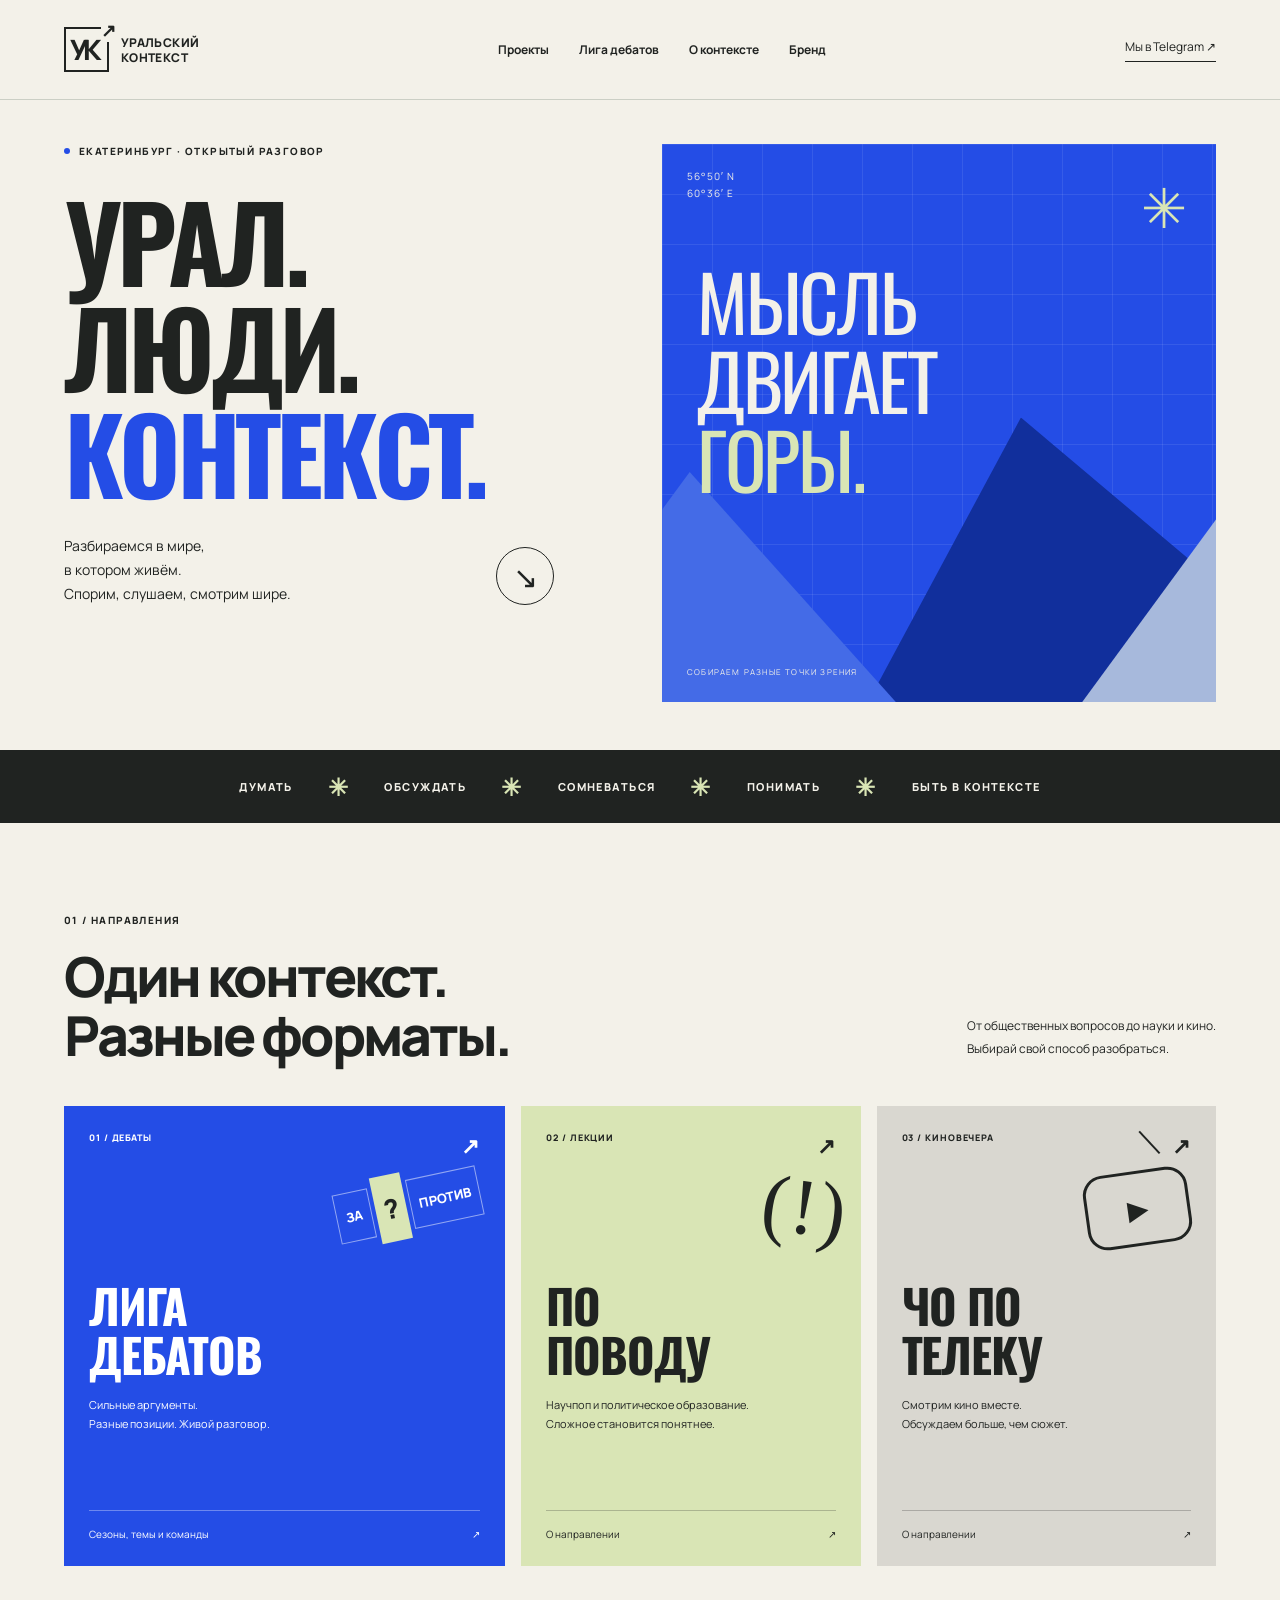
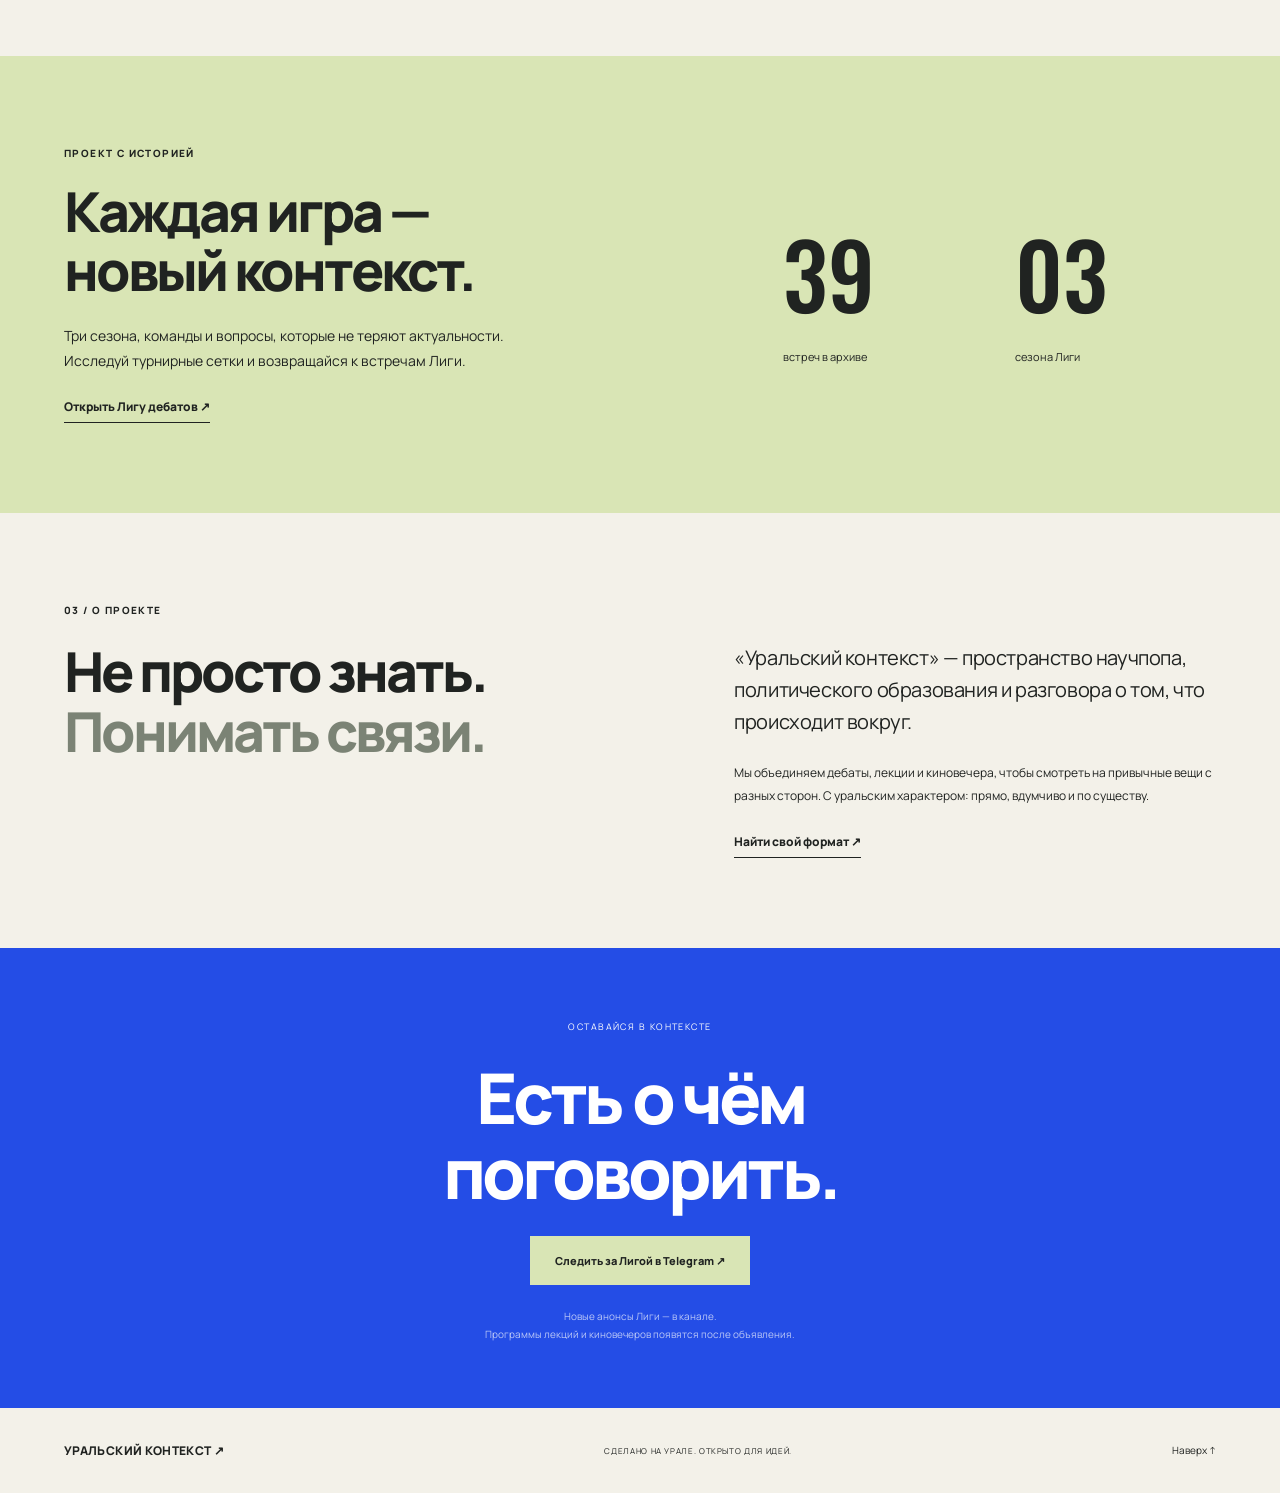
==== index.html @ 3f6593de "Restore Ural Context website for public hosting" ====
<!doctype html><html lang="ru"><head><meta charset="utf-8"><meta name="viewport" content="width=device-width,initial-scale=1"><meta name="description" content="Уральский контекст — дебаты, лекции и киновечера в Екатеринбурге. Архив Лиги дебатов: сезоны, темы, команды и фотографии."><title>Уральский контекст — место для мысли</title><link rel="stylesheet" href="style.css"></head><body>
<header><a class="brand" href="#"><span class="brand-icon">УК<span>↗</span></span><span>УРАЛЬСКИЙ<br>КОНТЕКСТ</span></a><nav aria-label="Основная навигация"><a href="#projects">Проекты</a><a href="/uralsky-kontekst/league.html">Лига дебатов</a><a href="#about">О контексте</a><a href="/uralsky-kontekst/brand.html">Бренд</a></nav><a class="header-link" href="https://t.me/liga_debatov_ekb" target="_blank" rel="noopener">Мы в Telegram ↗</a></header>
<main><section class="hero"><div class="hero-copy"><div class="eyebrow"><span class="dot"></span> ЕКАТЕРИНБУРГ · ОТКРЫТЫЙ РАЗГОВОР</div><h1>Урал.<br>Люди.<br><span>Контекст.</span></h1><div class="hero-bottom"><p>Разбираемся в мире,<br>в котором живём.<br>Спорим, слушаем, смотрим шире.</p><a class="round-link" href="#projects" aria-label="Перейти к проектам">↘</a></div></div><div class="hero-art"><div class="art-grid"></div><div class="art-coordinates">56°50′ N<br>60°36′ E</div><div class="mountain m1"></div><div class="mountain m2"></div><div class="mountain m3"></div><div class="art-word">МЫСЛЬ<br>ДВИГАЕТ<br><em>ГОРЫ.</em></div><span class="art-bottom">СОБИРАЕМ РАЗНЫЕ ТОЧКИ ЗРЕНИЯ</span><span class="art-star">✳</span></div></section>
<div class="ticker"><span>ДУМАТЬ</span><b>✳</b><span>ОБСУЖДАТЬ</span><b>✳</b><span>СОМНЕВАТЬСЯ</span><b>✳</b><span>ПОНИМАТЬ</span><b>✳</b><span>БЫТЬ В КОНТЕКСТЕ</span></div>
<section id="projects" class="section"><div class="section-heading"><div><div class="eyebrow">01 / НАПРАВЛЕНИЯ</div><h2>Один контекст.<br>Разные форматы.</h2></div><p>От общественных вопросов до науки и кино.<br>Выбирай свой способ разобраться.</p></div><div class="projects-grid"><a class="project-card debate" href="/uralsky-kontekst/league.html"><div class="card-top"><span>01 / ДЕБАТЫ</span><span>↗</span></div><div class="debate-symbol"><span>ЗА</span><span>?</span><span>ПРОТИВ</span></div><h3>Лига<br>дебатов</h3><p>Сильные аргументы.<br>Разные позиции. Живой разговор.</p><div class="card-footer">Сезоны, темы и команды <span>↗</span></div></a><a class="project-card lecture" href="/uralsky-kontekst/lectures.html"><div class="card-top"><span>02 / ЛЕКЦИИ</span><span>↗</span></div><div class="lecture-symbol">( ! )</div><h3>По<br>поводу</h3><p>Научпоп и политическое образование.<br>Сложное становится понятнее.</p><div class="card-footer">О направлении <span>↗</span></div></a><a class="project-card cinema" href="/uralsky-kontekst/cinema.html"><div class="card-top"><span>03 / КИНОВЕЧЕРА</span><span>↗</span></div><div class="cinema-symbol"><span>▶</span></div><h3>Чо по<br>телеку</h3><p>Смотрим кино вместе.<br>Обсуждаем больше, чем сюжет.</p><div class="card-footer">О направлении <span>↗</span></div></a></div></section>
<section class="home-league section"><div><div class="eyebrow">ПРОЕКТ С ИСТОРИЕЙ</div><h2>Каждая игра —<br>новый контекст.</h2><p>Три сезона, команды и вопросы, которые не теряют актуальности. Исследуй турнирные сетки и возвращайся к встречам Лиги.</p><a class="text-link" href="/uralsky-kontekst/league.html">Открыть Лигу дебатов ↗</a></div><div class="home-league-numbers"><b>39</b><span>встреч в архиве</span><b>03</b><span>сезона Лиги</span></div></section><section class="about section" id="about"><div class="eyebrow">03 / О ПРОЕКТЕ</div><div class="about-grid"><h2>Не просто знать.<br><span>Понимать связи.</span></h2><div><p class="lead">«Уральский контекст» — пространство научпопа, политического образования и разговора о том, что происходит вокруг.</p><p>Мы объединяем дебаты, лекции и киновечера, чтобы смотреть на привычные вещи с разных сторон. С уральским характером: прямо, вдумчиво и по существу.</p><a class="text-link" href="#projects">Найти свой формат ↗</a></div></div></section><section class="join"><span>ОСТАВАЙСЯ В КОНТЕКСТЕ</span><h2>Есть о чём<br>поговорить.</h2><a href="https://t.me/liga_debatov_ekb" target="_blank" rel="noopener">Следить за Лигой в Telegram ↗</a><p>Новые анонсы Лиги — в канале.<br>Программы лекций и киновечеров появятся после объявления.</p></section></main><footer><a class="brand" href="#">УРАЛЬСКИЙ КОНТЕКСТ ↗</a><span>СДЕЛАНО НА УРАЛЕ. ОТКРЫТО ДЛЯ ИДЕЙ.</span><a href="#">Наверх ↑</a></footer></body></html>
---- style.css ----
@import url('https://fonts.googleapis.com/css2?family=Manrope:wght@400;500;600;700;800&family=Oswald:wght@500;600;700&display=swap');
:root{--paper:#f3f1e9;--ink:#202321;--blue:#244de6;--line:#cbcfc5;--green:#d9e5b5}*{box-sizing:border-box}html{scroll-behavior:smooth;scroll-padding-top:90px}body{margin:0;background:var(--paper);color:var(--ink);font-family:Manrope,Arial,sans-serif}a{color:inherit;text-decoration:none}button,input{font:inherit}button,a,input,summary{-webkit-tap-highlight-color:transparent}button{color:inherit}a:focus-visible,button:focus-visible,summary:focus-visible,input:focus-visible{outline:3px solid #ff8e4a;outline-offset:4px}header{height:100px;padding:0 5%;display:flex;align-items:center;justify-content:space-between;border-bottom:1px solid var(--line)}.brand{display:flex;align-items:center;gap:12px;font-size:12px;font-weight:800;line-height:1.25;letter-spacing:.03em}.brand-icon{font-size:28px;letter-spacing:-5px;border:2px solid;padding:3px 10px 3px 4px;position:relative}.brand-icon span{position:absolute;right:-9px;top:-10px;font-size:18px;background:var(--paper);letter-spacing:0}nav{display:flex;gap:30px;font-size:12px;font-weight:700}.header-link{font-size:12px;border-bottom:1px solid;padding-bottom:6px}.hero{padding:44px 5% 48px;display:grid;grid-template-columns:1fr 1fr;gap:44px;min-height:650px}.eyebrow{font-size:10px;letter-spacing:.14em;font-weight:800;display:flex;align-items:center;gap:9px}.dot{width:6px;height:6px;border-radius:50%;background:var(--blue)}h1,h2,h3,p,figure{margin:0}h1{font-family:Oswald,Impact,sans-serif;font-size:clamp(80px,8.2vw,130px);line-height:1.01;letter-spacing:-.045em;text-transform:uppercase;margin:29px 0}h1 span{color:var(--blue)}.hero-bottom{display:flex;align-items:end;justify-content:space-between;max-width:490px}.hero-bottom p{font-size:14px;line-height:1.7}.round-link{display:grid;place-items:center;border:1px solid;width:58px;height:58px;border-radius:50%;font-size:30px}.round-link:hover{background:var(--blue);color:white}.hero-art{position:relative;overflow:hidden;background:var(--blue);min-height:540px;color:var(--paper)}.art-grid{position:absolute;inset:0;background-image:linear-gradient(#ffffff15 1px,transparent 1px),linear-gradient(90deg,#ffffff15 1px,transparent 1px);background-size:50px 50px}.art-coordinates{position:absolute;top:24px;left:25px;font-size:10px;line-height:1.7;letter-spacing:.1em}.art-word{position:absolute;top:117px;left:35px;font-family:Oswald,Impact,sans-serif;font-size:clamp(55px,6vw,90px);line-height:1.03;letter-spacing:-.03em;z-index:2}.art-word em{font-style:normal;color:var(--green)}.mountain{position:absolute;bottom:-50px;width:100%;height:340px;clip-path:polygon(0 100%,45% 0,100% 100%);background:#1536ad}.m1{left:24%;transform:rotate(-8deg);background:#112f9c}.m2{left:-40%;bottom:-110px;background:#446be7}.m3{left:56%;bottom:-150px;background:#a7b9dc}.art-bottom{position:absolute;bottom:25px;left:25px;font-size:8px;letter-spacing:.15em}.art-star{position:absolute;right:29px;top:25px;font-size:55px;color:var(--green)}.ticker{display:flex;gap:35px;justify-content:center;align-items:center;overflow:hidden;white-space:nowrap;padding:20px 0;background:var(--ink);color:var(--paper);font-size:11px;font-weight:800;letter-spacing:.13em}.ticker b{color:var(--green);font-size:24px}.section{padding:90px 5%}.section-heading{display:flex;justify-content:space-between;align-items:end;margin-bottom:40px}h2{font-size:clamp(38px,4.3vw,66px);line-height:1.08;letter-spacing:-.055em;font-weight:800}.section-heading h2{margin-top:20px}.section-heading>p{font-size:12px;line-height:1.9;padding-bottom:5px}.projects-grid{display:grid;grid-template-columns:1.3fr 1fr 1fr;gap:16px}.project-card{position:relative;text-align:left;padding:25px;border:0;min-height:460px;cursor:pointer;display:flex;flex-direction:column;overflow:hidden;transition:transform .2s}.project-card:hover{transform:translateY(-5px)}.debate{background:var(--blue);color:white}.lecture{background:var(--green)}.cinema{background:#d9d7d0}.card-top{display:flex;justify-content:space-between;font-size:9px;font-weight:800;letter-spacing:.1em}.card-top span:last-child{font-size:22px}.project-card h3{font-family:Oswald,Impact,sans-serif;text-transform:uppercase;font-size:47px;line-height:1.05;letter-spacing:-.025em;margin-top:120px;z-index:1}.project-card p{font-size:11px;line-height:1.8;margin:15px 0 25px;z-index:1}.card-footer{margin-top:auto;display:flex;justify-content:space-between;border-top:1px solid #ffffff55;padding-top:16px;font-size:10px}.lecture .card-footer,.cinema .card-footer{border-color:#20232140}.debate-symbol{position:absolute;top:65px;right:24px;display:flex;transform:rotate(-12deg);gap:4px;align-items:center}.debate-symbol span{border:1px solid #ffffff80;padding:15px 8px;font-size:13px;font-weight:800}.debate-symbol span:nth-child(2){font-size:27px;background:var(--green);color:var(--ink);border:0}.lecture-symbol{position:absolute;top:55px;right:24px;font-family:serif;font-size:80px;letter-spacing:-9px;transform:rotate(8deg)}.cinema-symbol{position:absolute;top:65px;right:26px;width:105px;height:75px;border:3px solid;border-radius:20px;display:grid;place-items:center;transform:rotate(-8deg);font-size:27px}.cinema-symbol:before{content:'';position:absolute;width:50px;height:30px;top:-30px;border-right:2px solid;transform:rotate(-35deg)}.league{border-top:1px solid var(--line);background:#eaece5}.league-intro{display:grid;grid-template-columns:1fr 1fr;gap:9%}.league-intro h2{font-size:80px;margin:24px 0}.league-intro h2 span{color:var(--blue)}.lead{font-size:20px;line-height:1.6;letter-spacing:-.02em}.muted{font-size:12px;line-height:1.9;color:#5f655e;margin-top:20px;max-width:420px}.text-link{display:inline-block;font-size:12px;font-weight:800;border-bottom:1px solid;margin-top:25px;padding-bottom:7px}.league-photo{align-self:center;background:var(--ink);color:white;transform:rotate(2deg)}.league-photo img{width:100%;height:330px;object-fit:cover;filter:grayscale(1);display:block}.league-photo figcaption{padding:18px;font-size:8px;letter-spacing:.1em;display:flex;justify-content:space-between}.stats{display:grid;grid-template-columns:1fr 1fr 1.3fr;margin:65px 0 80px;border-top:1px solid var(--line);border-bottom:1px solid var(--line)}.stats>div{padding:25px 0;display:flex;align-items:center;gap:20px}.stats b{font-family:Oswald,sans-serif;font-size:48px;font-weight:500;letter-spacing:-.04em}.stats span{font-size:10px;line-height:1.8;color:#61675e}.archive-heading{display:flex;justify-content:space-between;align-items:end}.archive-heading h3{font-size:38px;line-height:1.15;letter-spacing:-.05em;margin-top:18px}.search{display:flex;gap:10px;align-items:center;border-bottom:1px solid #8b9185;padding:12px 0}.search span{font-size:25px}.search input{background:transparent;border:0;font-size:12px;width:240px;color:var(--ink);outline:none}.tabs{display:flex;gap:8px;margin-top:35px;flex-wrap:wrap}.tabs button{border:1px solid #b9c0b2;background:transparent;border-radius:0;padding:16px 22px;cursor:pointer;font-size:11px;font-weight:800}.tabs button[aria-selected=true]{background:var(--blue);border-color:var(--blue);color:white}.tabs small{font-size:9px;margin-left:12px;opacity:.7}.archive-meta{display:flex;justify-content:space-between;font-size:10px;color:#6d7369;margin:23px 0 15px}.event{border-top:1px solid #bcc4b5}.event:last-child{border-bottom:1px solid #bcc4b5}.event summary{cursor:pointer;display:grid;grid-template-columns:35px 90px 1fr 25px;align-items:center;gap:16px;padding:23px 5px;list-style:none}.event summary::-webkit-details-marker{display:none}.event-num{color:#828b7c;font-size:10px}.event time{font-size:10px}.event-title{font-size:15px;font-weight:700;line-height:1.5}.plus{font-size:25px;font-weight:400}.event[open] .plus{transform:rotate(45deg)}.event[open]{background:#f5f6ef}.event-body{padding:0 35px 30px 146px}.teams{display:flex;flex-wrap:wrap;gap:10px;margin:13px 0 20px}.team{border:1px solid #bcc4b5;padding:12px 16px;font-size:12px;font-weight:700}.detail-label{font-size:9px;letter-spacing:.12em;color:#737a6c}.event-links{display:flex;gap:20px;font-size:10px;text-decoration:underline;text-underline-offset:4px;margin:20px 0}.gallery{display:grid;grid-template-columns:repeat(2,1fr);gap:10px}.gallery img{width:100%;height:220px;object-fit:cover}.empty-photo{font-size:11px;color:#69715f}.source-note{font-size:10px;line-height:1.9;max-width:760px;color:#717969;margin-top:24px}.about .eyebrow{margin-bottom:25px}.about-grid{display:grid;grid-template-columns:1.2fr 1fr;gap:8%}.about h2 span{color:#7b8375}.about-grid>div>p:nth-child(2){font-size:12px;line-height:1.9;margin-top:24px}.join{position:relative;background:var(--blue);color:white;text-align:center;padding:65px 5%}.join>span{font-size:9px;letter-spacing:.16em}.join h2{font-size:70px;margin:25px 0}.join>a{display:inline-block;background:var(--green);color:var(--ink);padding:17px 25px;font-size:11px;font-weight:800}.join p{font-size:10px;line-height:1.8;margin-top:22px;color:#ffffffb0}footer{padding:35px 5%;display:flex;justify-content:space-between;align-items:center;font-size:10px}footer>span{font-size:8px;letter-spacing:.08em}dialog{border:0;max-width:600px;width:90%;background:var(--paper);padding:50px;box-shadow:0 30px 90px #0004}dialog::backdrop{background:#111b}dialog h2{margin:20px 0}dialog p{font-size:15px;line-height:1.8}.close{position:absolute;right:18px;top:12px;border:0;background:transparent;font-size:32px;cursor:pointer}.no-results{padding:40px 0;color:#66715d}
@media(min-width:1500px){header,.hero,.section,footer{padding-left:calc((100vw - 1350px)/2);padding-right:calc((100vw - 1350px)/2)}}@media(max-width:900px){header{height:85px}nav{gap:15px;font-size:10px}.header-link{display:none}.hero{gap:20px;min-height:0}.hero-art{min-height:460px}.art-word{font-size:60px;left:20px}.projects-grid{grid-template-columns:repeat(3,1fr)}.project-card{padding:20px;min-height:440px}.project-card h3{font-size:38px}.debate-symbol{right:10px}.debate-symbol span{font-size:9px}.league-intro{gap:35px}.league-intro h2{font-size:65px}.stats>div{gap:10px}.stats b{font-size:35px}.stats span{font-size:8px}.league-photo img{height:300px}.lead{font-size:17px}.section{padding-top:65px;padding-bottom:65px}.event-body{padding-left:35px}.about-grid{gap:35px}.section-heading>p{max-width:240px}}
@media(max-width:600px){header{padding:0 6%;height:75px}.brand{font-size:9px}.brand-icon{font-size:23px}nav a:first-child,nav a:last-child{display:none}.hero{padding:30px 6%;grid-template-columns:1fr}.hero h1{font-size:89px;margin:23px 0}.hero-bottom p{font-size:12px}.hero-art{min-height:370px;margin-top:15px}.art-word{top:90px;font-size:65px;left:28px}.art-bottom{font-size:7px}.section{padding:55px 6%}.section-heading{display:block}.section-heading>p{max-width:none;margin-top:20px}.projects-grid{grid-template-columns:1fr}.project-card{min-height:340px;padding:25px}.project-card h3{font-size:47px;margin-top:60px}.project-card p{font-size:12px}.debate-symbol{right:25px;top:70px}.debate-symbol span{font-size:13px}.lecture-symbol{top:60px}.cinema-symbol{top:70px}.league-intro{grid-template-columns:1fr}.league-intro h2{font-size:70px}.league-photo{margin:15px 5px 0}.league-photo img{height:270px}.stats{margin:40px 0;grid-template-columns:1fr 1fr}.stats>div{display:block;padding:20px 0}.stats>div:last-child{grid-column:span 2;border-top:1px solid var(--line);display:flex;align-items:center;gap:20px}.stats b{display:block;font-size:43px}.stats span{font-size:10px}.archive-heading{display:block}.archive-heading h3{font-size:34px}.search{margin-top:20px}.search input{width:100%}.tabs{gap:6px}.tabs button{padding:13px 14px;font-size:10px}.tabs small{margin-left:6px}.event summary{grid-template-columns:65px 1fr 18px;gap:8px;padding:20px 2px}.event-num{display:none}.event time{font-size:8px}.event-title{font-size:13px}.event-body{padding:0 15px 25px}.gallery img{height:140px}.team{font-size:10px}.about-grid{grid-template-columns:1fr;gap:25px}.join{padding:50px 6%}.join h2{font-size:50px}footer{padding:25px 6%;flex-wrap:wrap;gap:20px}footer>span{order:3;width:100%;font-size:7px}dialog{padding:35px 25px}.ticker{justify-content:start;padding-left:20px;gap:22px;font-size:9px}}
@media(prefers-reduced-motion:reduce){html{scroll-behavior:auto}*{transition:none!important}}
/* Project pages and interactive season brackets */
.back-link{display:inline-block;font-size:11px;font-weight:700;margin-bottom:42px;border-bottom:1px solid #9da593;padding-bottom:7px}.league-page{border-top:0;padding-top:30px}.league-page .stats{margin-bottom:60px}.home-league{background:var(--green);display:grid;grid-template-columns:1.5fr 1fr;gap:70px}.home-league h2{margin:22px 0}.home-league p{max-width:490px;font-size:14px;line-height:1.8}.home-league-numbers{display:grid;grid-template-columns:1fr 1fr;align-content:center;align-items:end;gap:10px 30px}.home-league-numbers b{font-family:Oswald,sans-serif;font-size:90px;font-weight:500;grid-row:1}.home-league-numbers span{font-size:11px}.project-page{padding-top:30px}.project-page-grid{display:grid;grid-template-columns:1.2fr 1fr;gap:60px;align-items:center}.project-page h1{font-size:95px;max-width:600px;margin:30px 0}.project-page .lead{max-width:550px}.format-art{background:var(--green);min-height:420px;display:flex;flex-direction:column;justify-content:center;align-items:center;position:relative;overflow:hidden}.format-art>span{font-family:Georgia,serif;font-size:130px;letter-spacing:-12px;transform:rotate(-9deg)}.format-art small{position:absolute;bottom:25px;font-size:10px;letter-spacing:.12em}.cinema-page .format-art{background:#d9d7d0}.cinema-page .format-art>span{border:6px solid;border-radius:35px;width:240px;height:180px;text-align:center;font-size:100px;letter-spacing:0}.program{border-top:1px solid var(--line);background:#eaece5}.program h2{margin:25px 0}.program>p{max-width:600px;line-height:1.9;font-size:14px}.champion{display:flex;align-items:center;gap:20px;background:var(--ink);color:var(--paper);padding:23px 26px;margin-bottom:30px}.champion>span{font-size:40px;color:var(--green)}.champion small{display:block;font-size:8px;letter-spacing:.16em;margin-bottom:5px;color:#c6ceb9}.champion strong{font-size:22px;font-weight:700}.champion button{margin-left:auto;color:white;background:transparent;border:1px solid #ffffff55;padding:12px 15px;font-size:10px;cursor:pointer}.bracket-heading{display:flex;justify-content:space-between;align-items:center;margin:25px 0 18px}.bracket-heading h3{font-size:20px;letter-spacing:-.03em}.bracket-heading>span{font-size:10px;color:#67725d}.bracket-scroll{max-height:820px;overflow:auto;border:1px solid #c1cab6;background:#f5f6ef;padding:25px 20px;scrollbar-color:#9aa88a #e5e9dc;scrollbar-width:thin;overscroll-behavior:contain}.round-headings{position:relative;height:35px}.round-headings>span{position:absolute;font-size:9px;font-weight:800;letter-spacing:.1em;width:248px;padding-bottom:13px;border-bottom:1px solid #b9c5ac}.bracket-canvas{position:relative}.bracket-canvas svg{position:absolute;top:0;left:0;overflow:visible;pointer-events:none}.bracket-canvas path{stroke:#95a788;fill:none;stroke-width:1.5}.match-node{position:absolute;width:248px;text-align:left;background:var(--paper);border:1px solid #b5c0a9;padding:0;cursor:pointer;box-shadow:2px 3px 0 #28352508;transition:border-color .15s,box-shadow .15s}.match-node:hover{border-color:var(--blue);box-shadow:0 0 0 1px var(--blue)}.match-meta{display:flex;justify-content:space-between;padding:9px 10px;font-size:8px;letter-spacing:.06em;border-bottom:1px solid #d2dac9}.match-meta b{color:#67745d}.match-meta time{color:#738168}.match-teams{display:flex;flex-direction:column;padding:4px 0}.match-teams>span{display:flex;justify-content:space-between;gap:5px;align-items:center;padding:5px 10px;font-size:10px;line-height:1.3;min-height:25px}.match-teams>span>span{white-space:nowrap;overflow:hidden;text-overflow:ellipsis}.match-teams .winner{font-weight:800;color:var(--blue);background:#244de609}.match-bottom{display:flex;justify-content:space-between;padding:8px 10px;font-size:8px;border-top:1px solid #d2dac9;color:#737e69}.final-node{border:2px solid var(--blue)}.final-node .match-meta{background:var(--blue);border:0}.final-node .match-meta b,.final-node .match-meta time{color:white}.bracket-note{font-size:10px;line-height:1.8;color:#77816e;margin-top:15px}.all-games-heading{display:flex;justify-content:space-between;align-items:center;margin:45px 0 20px}.all-games-heading h3{font-size:23px;letter-spacing:-.03em}.all-games-heading span{font-size:10px;color:#77816e}.game-row{display:grid;grid-template-columns:30px 85px 1fr 100px;align-items:center;gap:15px;padding:23px 5px;width:100%;text-align:left;background:transparent;border:0;border-top:1px solid #bfc8b5;cursor:pointer}.game-row:hover{background:#f6f7f0}.game-row:last-child{border-bottom:1px solid #bfc8b5}.game-row time{font-size:10px}.game-row-topic{font-size:14px;font-weight:700;line-height:1.6}.game-row-topic small{display:block;font-size:10px;font-weight:400;color:#6c7762;margin-top:7px}.photo-count{font-size:9px;text-align:right;color:#68775b}#match-dialog{max-width:1000px;width:92%;max-height:90vh;padding:45px;overflow-y:auto}#match-dialog h2{font-size:34px;line-height:1.3;letter-spacing:-.04em;margin:22px 20px 28px 0}#match-dialog .gallery{gap:14px}#match-dialog .gallery img{height:auto;aspect-ratio:3/2;object-fit:cover;display:block}#match-dialog .close{position:sticky;top:-32px;float:right;margin:-32px -25px 0 15px;background:var(--paper);width:40px;height:40px;z-index:5;border-radius:50%}.team-winner{border-color:var(--blue);color:var(--blue);background:#244de609}.result-box{background:#e4e9dc;padding:20px;margin-top:20px}.result-box p{font-size:16px;font-weight:800;margin-top:6px}.photos-heading{display:flex;justify-content:space-between;align-items:center;margin:30px 0 18px}.photos-heading h3{font-size:25px;letter-spacing:-.03em}.photos-heading>span{font-size:9px;letter-spacing:.08em;color:#758069}#match-dialog .source-note{font-size:10px}#match-dialog .source-note a{text-decoration:underline}#bracket-section[hidden]{display:none}
@media(max-width:900px){.project-page-grid{gap:30px}.project-page h1{font-size:70px}.format-art{min-height:350px}.bracket-heading{align-items:start;gap:20px}.bracket-heading>span{max-width:230px;text-align:right}.home-league{gap:30px}.home-league-numbers b{font-size:70px}.game-row{grid-template-columns:25px 70px 1fr 60px;gap:9px}.photo-count{font-size:8px}}
@media(max-width:600px){.league-page{padding-top:25px}.back-link{margin-bottom:30px}.home-league{grid-template-columns:1fr;gap:25px}.home-league-numbers b{font-size:75px}.project-page-grid{grid-template-columns:1fr}.project-page h1{font-size:70px}.format-art{min-height:280px}.format-art>span{font-size:100px}.champion{padding:18px 15px;gap:12px;flex-wrap:wrap}.champion strong{font-size:19px}.champion>span{font-size:33px}.champion button{margin:8px 0 0 45px;font-size:9px}.bracket-heading{display:block}.bracket-heading>span{display:block;text-align:left;max-width:none;margin-top:8px;line-height:1.7}.bracket-scroll{padding:18px 12px;max-height:650px}.game-row{grid-template-columns:65px 1fr 20px;gap:7px;padding:20px 2px}.game-row .event-num{display:none}.game-row time{font-size:8px}.game-row-topic{font-size:12px}.game-row-topic small{font-size:9px}.photo-count{font-size:0}.photo-count:after{content:'↗';font-size:16px}.all-games-heading{align-items:start;gap:20px}.all-games-heading h3{font-size:20px}.all-games-heading span{font-size:8px;padding-top:5px;white-space:nowrap}#match-dialog{width:95%;max-height:93vh;padding:28px 20px}#match-dialog h2{font-size:24px;margin-top:20px}#match-dialog .close{top:-20px;margin:-20px -10px 0 10px}#match-dialog .gallery{grid-template-columns:1fr}.photos-heading{align-items:start;gap:15px}.photos-heading>span{font-size:8px;max-width:110px;text-align:right}.bracket-note{font-size:9px}}

.league-title{font-family:Manrope,Arial,sans-serif;font-size:80px;text-transform:none;font-weight:800;line-height:1.08;letter-spacing:-.055em;margin:24px 0}.league-title span{color:var(--blue)}@media(max-width:900px){.league-title{font-size:65px}}@media(max-width:600px){.league-title{font-size:70px}}
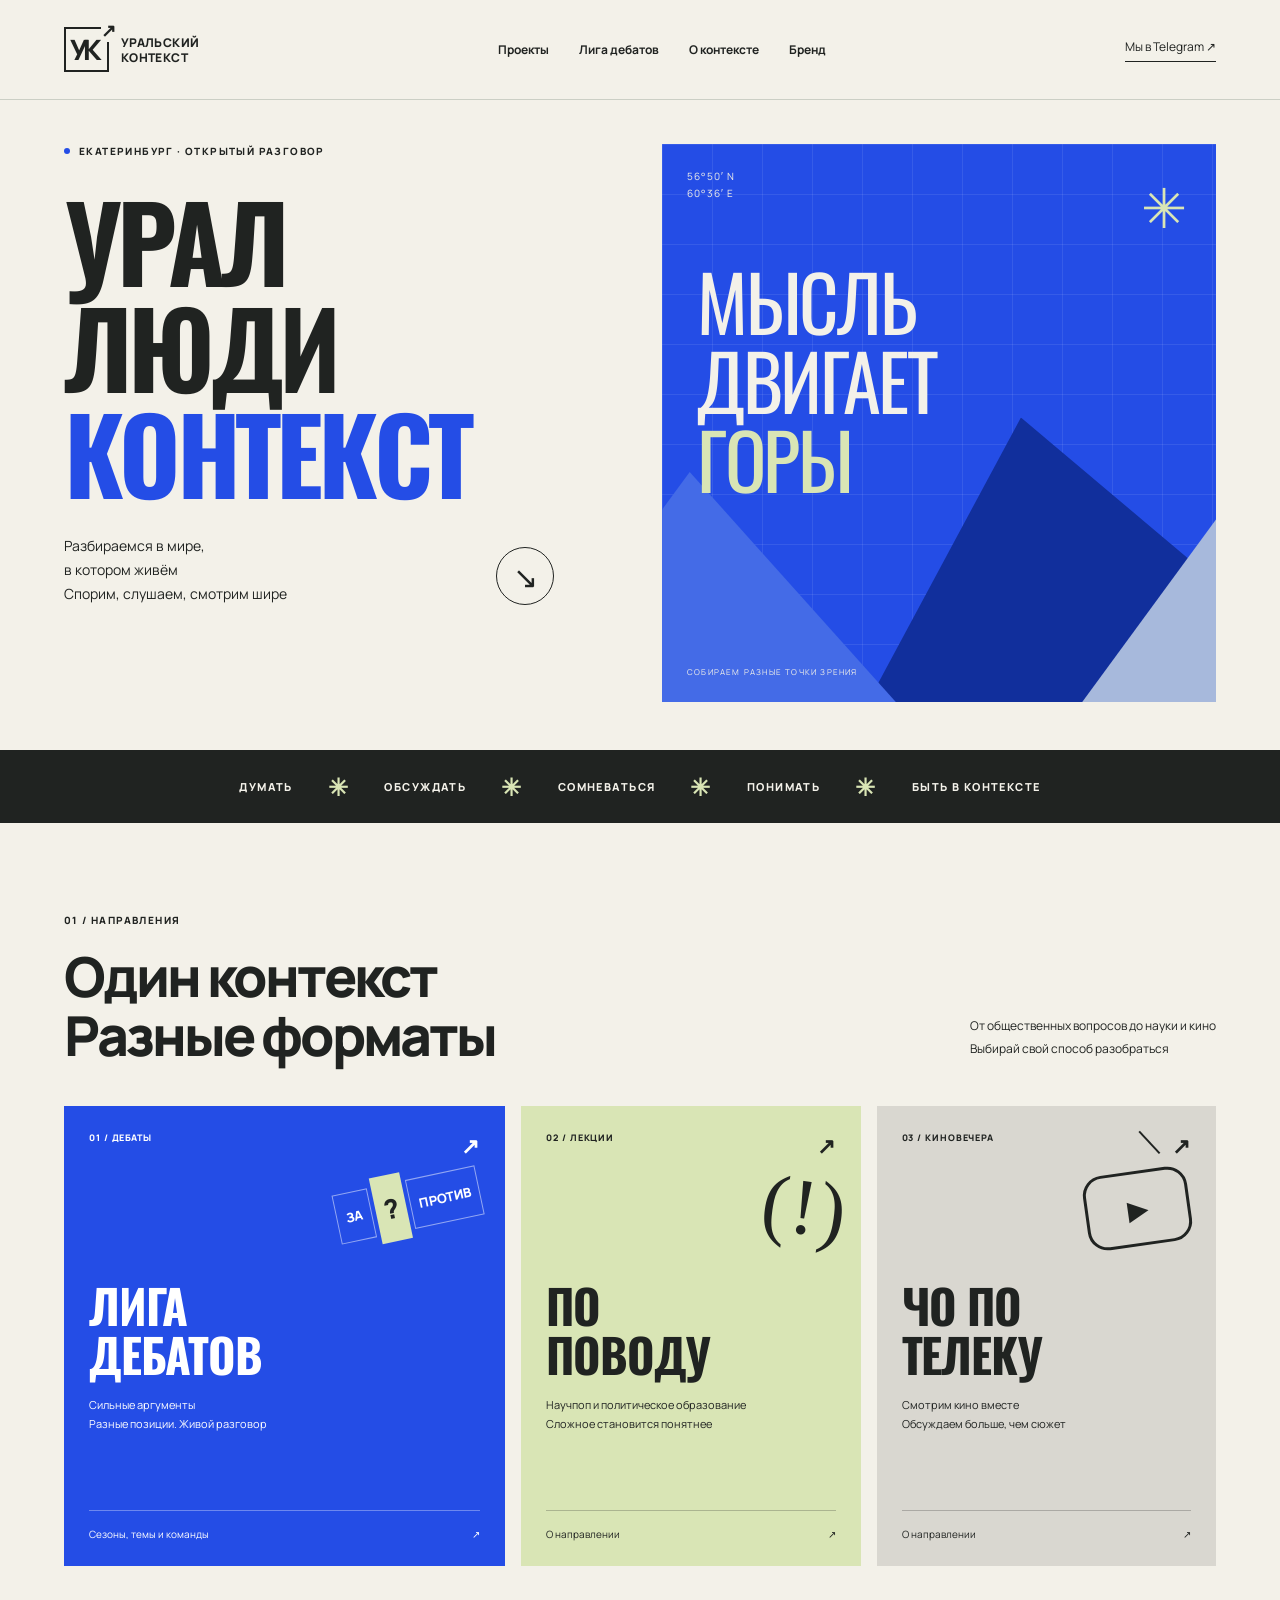
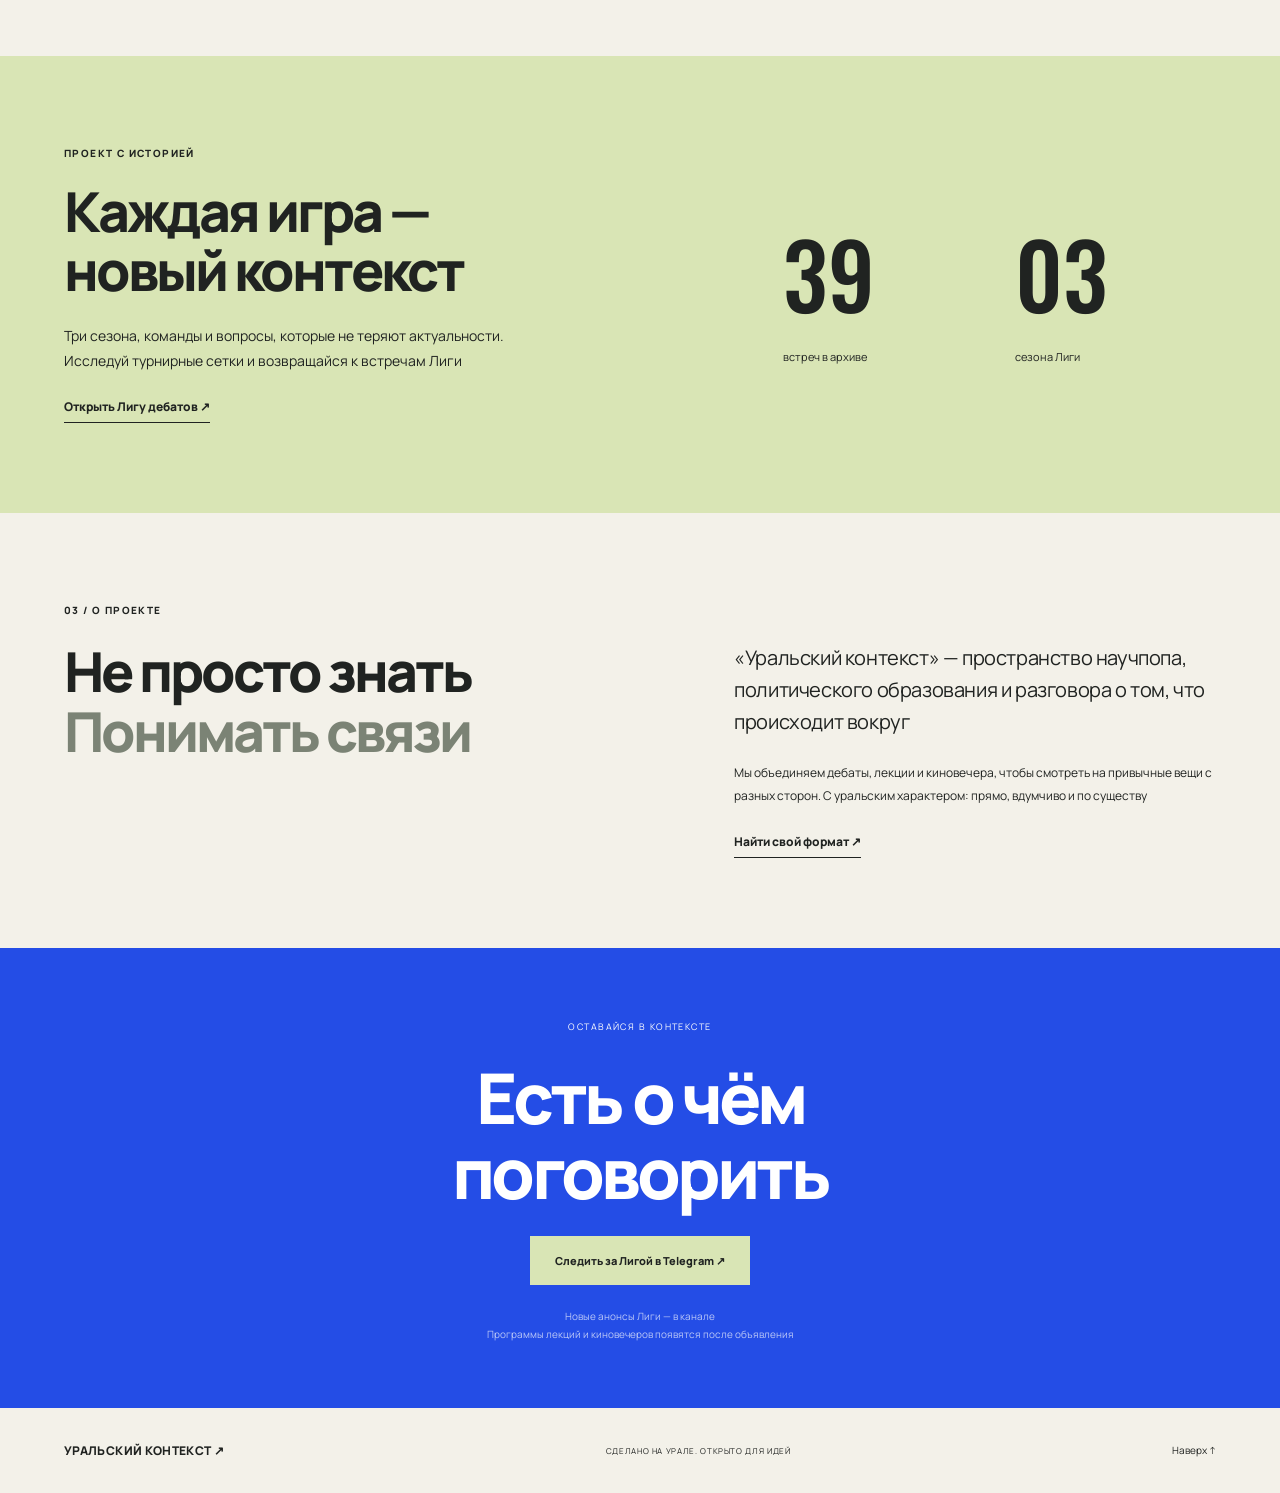
==== commit 845ff472: "Remove sentence-ending periods from visitor-facing website copy" ====
--- a/index.html
+++ b/index.html
@@ -1,6 +1,6 @@
 <!doctype html><html lang="ru"><head><meta charset="utf-8"><meta name="viewport" content="width=device-width,initial-scale=1"><meta name="description" content="Уральский контекст — дебаты, лекции и киновечера в Екатеринбурге. Архив Лиги дебатов: сезоны, темы, команды и фотографии."><title>Уральский контекст — место для мысли</title><link rel="stylesheet" href="style.css"></head><body>
 <header><a class="brand" href="#"><span class="brand-icon">УК<span>↗</span></span><span>УРАЛЬСКИЙ<br>КОНТЕКСТ</span></a><nav aria-label="Основная навигация"><a href="#projects">Проекты</a><a href="/uralsky-kontekst/league.html">Лига дебатов</a><a href="#about">О контексте</a><a href="/uralsky-kontekst/brand.html">Бренд</a></nav><a class="header-link" href="https://t.me/liga_debatov_ekb" target="_blank" rel="noopener">Мы в Telegram ↗</a></header>
-<main><section class="hero"><div class="hero-copy"><div class="eyebrow"><span class="dot"></span> ЕКАТЕРИНБУРГ · ОТКРЫТЫЙ РАЗГОВОР</div><h1>Урал.<br>Люди.<br><span>Контекст.</span></h1><div class="hero-bottom"><p>Разбираемся в мире,<br>в котором живём.<br>Спорим, слушаем, смотрим шире.</p><a class="round-link" href="#projects" aria-label="Перейти к проектам">↘</a></div></div><div class="hero-art"><div class="art-grid"></div><div class="art-coordinates">56°50′ N<br>60°36′ E</div><div class="mountain m1"></div><div class="mountain m2"></div><div class="mountain m3"></div><div class="art-word">МЫСЛЬ<br>ДВИГАЕТ<br><em>ГОРЫ.</em></div><span class="art-bottom">СОБИРАЕМ РАЗНЫЕ ТОЧКИ ЗРЕНИЯ</span><span class="art-star">✳</span></div></section>
+<main><section class="hero"><div class="hero-copy"><div class="eyebrow"><span class="dot"></span> ЕКАТЕРИНБУРГ · ОТКРЫТЫЙ РАЗГОВОР</div><h1>Урал<br>Люди<br><span>Контекст</span></h1><div class="hero-bottom"><p>Разбираемся в мире,<br>в котором живём<br>Спорим, слушаем, смотрим шире</p><a class="round-link" href="#projects" aria-label="Перейти к проектам">↘</a></div></div><div class="hero-art"><div class="art-grid"></div><div class="art-coordinates">56°50′ N<br>60°36′ E</div><div class="mountain m1"></div><div class="mountain m2"></div><div class="mountain m3"></div><div class="art-word">МЫСЛЬ<br>ДВИГАЕТ<br><em>ГОРЫ</em></div><span class="art-bottom">СОБИРАЕМ РАЗНЫЕ ТОЧКИ ЗРЕНИЯ</span><span class="art-star">✳</span></div></section>
 <div class="ticker"><span>ДУМАТЬ</span><b>✳</b><span>ОБСУЖДАТЬ</span><b>✳</b><span>СОМНЕВАТЬСЯ</span><b>✳</b><span>ПОНИМАТЬ</span><b>✳</b><span>БЫТЬ В КОНТЕКСТЕ</span></div>
-<section id="projects" class="section"><div class="section-heading"><div><div class="eyebrow">01 / НАПРАВЛЕНИЯ</div><h2>Один контекст.<br>Разные форматы.</h2></div><p>От общественных вопросов до науки и кино.<br>Выбирай свой способ разобраться.</p></div><div class="projects-grid"><a class="project-card debate" href="/uralsky-kontekst/league.html"><div class="card-top"><span>01 / ДЕБАТЫ</span><span>↗</span></div><div class="debate-symbol"><span>ЗА</span><span>?</span><span>ПРОТИВ</span></div><h3>Лига<br>дебатов</h3><p>Сильные аргументы.<br>Разные позиции. Живой разговор.</p><div class="card-footer">Сезоны, темы и команды <span>↗</span></div></a><a class="project-card lecture" href="/uralsky-kontekst/lectures.html"><div class="card-top"><span>02 / ЛЕКЦИИ</span><span>↗</span></div><div class="lecture-symbol">( ! )</div><h3>По<br>поводу</h3><p>Научпоп и политическое образование.<br>Сложное становится понятнее.</p><div class="card-footer">О направлении <span>↗</span></div></a><a class="project-card cinema" href="/uralsky-kontekst/cinema.html"><div class="card-top"><span>03 / КИНОВЕЧЕРА</span><span>↗</span></div><div class="cinema-symbol"><span>▶</span></div><h3>Чо по<br>телеку</h3><p>Смотрим кино вместе.<br>Обсуждаем больше, чем сюжет.</p><div class="card-footer">О направлении <span>↗</span></div></a></div></section>
-<section class="home-league section"><div><div class="eyebrow">ПРОЕКТ С ИСТОРИЕЙ</div><h2>Каждая игра —<br>новый контекст.</h2><p>Три сезона, команды и вопросы, которые не теряют актуальности. Исследуй турнирные сетки и возвращайся к встречам Лиги.</p><a class="text-link" href="/uralsky-kontekst/league.html">Открыть Лигу дебатов ↗</a></div><div class="home-league-numbers"><b>39</b><span>встреч в архиве</span><b>03</b><span>сезона Лиги</span></div></section><section class="about section" id="about"><div class="eyebrow">03 / О ПРОЕКТЕ</div><div class="about-grid"><h2>Не просто знать.<br><span>Понимать связи.</span></h2><div><p class="lead">«Уральский контекст» — пространство научпопа, политического образования и разговора о том, что происходит вокруг.</p><p>Мы объединяем дебаты, лекции и киновечера, чтобы смотреть на привычные вещи с разных сторон. С уральским характером: прямо, вдумчиво и по существу.</p><a class="text-link" href="#projects">Найти свой формат ↗</a></div></div></section><section class="join"><span>ОСТАВАЙСЯ В КОНТЕКСТЕ</span><h2>Есть о чём<br>поговорить.</h2><a href="https://t.me/liga_debatov_ekb" target="_blank" rel="noopener">Следить за Лигой в Telegram ↗</a><p>Новые анонсы Лиги — в канале.<br>Программы лекций и киновечеров появятся после объявления.</p></section></main><footer><a class="brand" href="#">УРАЛЬСКИЙ КОНТЕКСТ ↗</a><span>СДЕЛАНО НА УРАЛЕ. ОТКРЫТО ДЛЯ ИДЕЙ.</span><a href="#">Наверх ↑</a></footer></body></html>+<section id="projects" class="section"><div class="section-heading"><div><div class="eyebrow">01 / НАПРАВЛЕНИЯ</div><h2>Один контекст<br>Разные форматы</h2></div><p>От общественных вопросов до науки и кино<br>Выбирай свой способ разобраться</p></div><div class="projects-grid"><a class="project-card debate" href="/uralsky-kontekst/league.html"><div class="card-top"><span>01 / ДЕБАТЫ</span><span>↗</span></div><div class="debate-symbol"><span>ЗА</span><span>?</span><span>ПРОТИВ</span></div><h3>Лига<br>дебатов</h3><p>Сильные аргументы<br>Разные позиции. Живой разговор</p><div class="card-footer">Сезоны, темы и команды <span>↗</span></div></a><a class="project-card lecture" href="/uralsky-kontekst/lectures.html"><div class="card-top"><span>02 / ЛЕКЦИИ</span><span>↗</span></div><div class="lecture-symbol">( ! )</div><h3>По<br>поводу</h3><p>Научпоп и политическое образование<br>Сложное становится понятнее</p><div class="card-footer">О направлении <span>↗</span></div></a><a class="project-card cinema" href="/uralsky-kontekst/cinema.html"><div class="card-top"><span>03 / КИНОВЕЧЕРА</span><span>↗</span></div><div class="cinema-symbol"><span>▶</span></div><h3>Чо по<br>телеку</h3><p>Смотрим кино вместе<br>Обсуждаем больше, чем сюжет</p><div class="card-footer">О направлении <span>↗</span></div></a></div></section>
+<section class="home-league section"><div><div class="eyebrow">ПРОЕКТ С ИСТОРИЕЙ</div><h2>Каждая игра —<br>новый контекст</h2><p>Три сезона, команды и вопросы, которые не теряют актуальности. Исследуй турнирные сетки и возвращайся к встречам Лиги</p><a class="text-link" href="/uralsky-kontekst/league.html">Открыть Лигу дебатов ↗</a></div><div class="home-league-numbers"><b>39</b><span>встреч в архиве</span><b>03</b><span>сезона Лиги</span></div></section><section class="about section" id="about"><div class="eyebrow">03 / О ПРОЕКТЕ</div><div class="about-grid"><h2>Не просто знать<br><span>Понимать связи</span></h2><div><p class="lead">«Уральский контекст» — пространство научпопа, политического образования и разговора о том, что происходит вокруг</p><p>Мы объединяем дебаты, лекции и киновечера, чтобы смотреть на привычные вещи с разных сторон. С уральским характером: прямо, вдумчиво и по существу</p><a class="text-link" href="#projects">Найти свой формат ↗</a></div></div></section><section class="join"><span>ОСТАВАЙСЯ В КОНТЕКСТЕ</span><h2>Есть о чём<br>поговорить</h2><a href="https://t.me/liga_debatov_ekb" target="_blank" rel="noopener">Следить за Лигой в Telegram ↗</a><p>Новые анонсы Лиги — в канале<br>Программы лекций и киновечеров появятся после объявления</p></section></main><footer><a class="brand" href="#">УРАЛЬСКИЙ КОНТЕКСТ ↗</a><span>СДЕЛАНО НА УРАЛЕ. ОТКРЫТО ДЛЯ ИДЕЙ</span><a href="#">Наверх ↑</a></footer></body></html>
--- a/style.css
+++ b/style.css
@@ -9,3 +9,11 @@
 @media(max-width:600px){.league-page{padding-top:25px}.back-link{margin-bottom:30px}.home-league{grid-template-columns:1fr;gap:25px}.home-league-numbers b{font-size:75px}.project-page-grid{grid-template-columns:1fr}.project-page h1{font-size:70px}.format-art{min-height:280px}.format-art>span{font-size:100px}.champion{padding:18px 15px;gap:12px;flex-wrap:wrap}.champion strong{font-size:19px}.champion>span{font-size:33px}.champion button{margin:8px 0 0 45px;font-size:9px}.bracket-heading{display:block}.bracket-heading>span{display:block;text-align:left;max-width:none;margin-top:8px;line-height:1.7}.bracket-scroll{padding:18px 12px;max-height:650px}.game-row{grid-template-columns:65px 1fr 20px;gap:7px;padding:20px 2px}.game-row .event-num{display:none}.game-row time{font-size:8px}.game-row-topic{font-size:12px}.game-row-topic small{font-size:9px}.photo-count{font-size:0}.photo-count:after{content:'↗';font-size:16px}.all-games-heading{align-items:start;gap:20px}.all-games-heading h3{font-size:20px}.all-games-heading span{font-size:8px;padding-top:5px;white-space:nowrap}#match-dialog{width:95%;max-height:93vh;padding:28px 20px}#match-dialog h2{font-size:24px;margin-top:20px}#match-dialog .close{top:-20px;margin:-20px -10px 0 10px}#match-dialog .gallery{grid-template-columns:1fr}.photos-heading{align-items:start;gap:15px}.photos-heading>span{font-size:8px;max-width:110px;text-align:right}.bracket-note{font-size:9px}}
 
 .league-title{font-family:Manrope,Arial,sans-serif;font-size:80px;text-transform:none;font-weight:800;line-height:1.08;letter-spacing:-.055em;margin:24px 0}.league-title span{color:var(--blue)}@media(max-width:900px){.league-title{font-size:65px}}@media(max-width:600px){.league-title{font-size:70px}}
+
+/* Season covers and vertical tournament progression */
+[hidden]{display:none!important}.season-intro{font-size:13px;color:#67725d;margin:20px 0 28px}.season-cards{display:grid;grid-template-columns:repeat(3,minmax(0,1fr));gap:24px}.season-card{padding:0;text-align:left;border:1px solid #b9c0b2;background:var(--paper);color:var(--ink);cursor:pointer;min-width:0;transition:transform .2s,border-color .2s}.season-card:hover{transform:translateY(-5px);border-color:var(--blue)}.season-card:focus-visible,.back-seasons:focus-visible{outline:3px solid var(--blue);outline-offset:4px}.season-card[aria-expanded=true]{border-color:var(--blue);box-shadow:0 0 0 1px var(--blue)}.season-cover{height:240px;position:relative;display:block;overflow:hidden;background:var(--blue)}.season-cover img{width:100%;height:100%;object-fit:cover;filter:grayscale(1);opacity:.7}.season-cover:after{content:'';position:absolute;inset:0;background:linear-gradient(180deg,transparent,#121e3d99)}.season-cover-grid{position:absolute;inset:0;background:repeating-linear-gradient(90deg,transparent 0 49px,#ffffff20 50px 51px);z-index:1}.season-number{position:absolute;left:20px;bottom:30px;font:140px/1 Oswald,sans-serif;color:#fff;z-index:2;letter-spacing:-.07em}.season-cover-label{position:absolute;left:22px;bottom:15px;font-size:8px;letter-spacing:.13em;color:#fff;z-index:2}.season-card-1 .season-cover{background:#36533e}.season-card-1 .season-number{left:auto;right:22px;color:var(--green)}.season-card-1 .season-cover-grid{transform:rotate(-20deg);inset:-60px}.season-card-2 .season-cover{background:#243bd1}.season-card-2 .season-number{font-size:120px;bottom:45px}.season-card-2 .season-cover-grid{background:linear-gradient(135deg,transparent 55%,#2c4aff88 55%)}.season-card-3 .season-cover{background:#64574b}.season-card-4 .season-cover{background:#4e5b60}.season-card-copy{display:flex;justify-content:space-between;align-items:center;padding:22px}.season-card-copy strong{display:block;font-size:25px;letter-spacing:-.04em}.season-card-copy small{display:block;font-size:8px;letter-spacing:.06em;margin-top:9px;color:#66715d}.season-card-arrow{font-size:28px;color:var(--blue)}.season-card-bottom{display:flex;justify-content:space-between;border-top:1px solid #cdd2c5;margin:0 22px;padding:15px 0;font-size:9px;color:#66715d}.season-panel-top{display:flex;justify-content:space-between;align-items:center;gap:20px;margin:45px 0 20px}.season-panel-top h3{font-size:32px}.back-seasons{border:1px solid #a6b29b;background:transparent;padding:12px 18px;font:inherit;font-size:12px;cursor:pointer}#season-panel{scroll-margin-top:25px}#season-panel>.search{max-width:360px}.bracket-scroll{max-height:none!important;overflow-x:auto;overflow-y:hidden;overscroll-behavior:auto;touch-action:pan-x pan-y;padding:25px 20px}.bracket-canvas{margin:0 auto}.round-label{position:absolute;left:0;right:0;border-top:1px solid #d2dac9;padding-top:10px;font-size:9px;font-weight:800;letter-spacing:.1em;color:#67745d;display:flex;justify-content:space-between}.match-node{height:142px;display:flex;flex-direction:column}.match-teams{flex:1;justify-content:center}.match-bottom{margin-top:auto}.bracket-heading>span{max-width:320px;line-height:1.6}
+@media(max-width:1000px){.season-cards{grid-template-columns:repeat(2,minmax(0,1fr))}}@media(max-width:600px){.season-cards{grid-template-columns:1fr;gap:18px}.season-cover{height:230px}.season-card-copy strong{font-size:27px}.season-panel-top h3{font-size:25px}.bracket-scroll{max-height:none!important}.season-intro{line-height:1.8}}
+
+/* An editorial season window */
+body.season-open{overflow:hidden}#season-dialog{padding:0;width:min(1400px,96vw);max-width:1400px;max-height:92dvh;overflow-y:auto;overscroll-behavior:contain;background:#f2f1e9;color:var(--ink);border:1px solid #b7bcae;scrollbar-width:thin}#season-dialog::backdrop{background:#111d2dcc;backdrop-filter:blur(7px)}.season-window-bar{position:sticky;top:0;z-index:6;display:flex;align-items:center;justify-content:space-between;background:#202820;color:#f2f1e9;padding:15px 30px;letter-spacing:.13em;font-size:9px}.season-window-bar button{background:none;color:inherit;border:1px solid #ffffff66;padding:10px 15px;font-size:11px;cursor:pointer}#season-panel{padding:35px 40px 50px}.season-window-hero{display:flex;justify-content:space-between;align-items:center;border-bottom:1px solid #bdc5b3;padding:15px 0 28px}.season-window-hero h2{font:80px/1 Oswald,sans-serif;letter-spacing:-.04em;margin:20px 0}.season-window-hero p{font-size:14px;color:#67725d}.window-emblem{font-size:130px;color:var(--blue);line-height:1;background:#d9e4bd;width:170px;height:170px;display:grid;place-items:center;border-radius:50%}#season-summary{display:flex;gap:50px;padding:25px 0}#season-summary>span{font-size:11px;color:#67725d}#season-summary b{font:36px Oswald,sans-serif;color:var(--blue);margin-right:8px}.season-dossiers{display:grid;grid-template-columns:1fr 1fr;gap:18px;align-items:start;margin:10px 0 45px}.season-dossiers details{border:1px solid #b7c2a9;background:#fafaf4}.season-dossiers summary{padding:23px;font-size:18px;font-weight:800;cursor:pointer;list-style:none;display:flex;justify-content:space-between;align-items:center}.season-dossiers summary:after{content:'+';font-size:24px;color:var(--blue)}.season-dossiers details[open] summary:after{content:'−'}.season-dossiers summary>span{margin-left:auto;margin-right:20px;font-size:11px;color:#7b866c}.dossier-team{padding:17px 20px;border-top:1px solid #d4dbcb;display:grid;grid-template-columns:25px 1fr auto;gap:9px;align-items:center}.dossier-team>span{font-size:9px;color:#8b9580}.dossier-team strong{font-size:12px}.dossier-team small{font-size:9px;border:1px solid #ccd5c0;padding:6px 8px}.dossier-champion{background:#dfeacb}.dossier-champion small{background:var(--blue);color:white;border-color:var(--blue)}.dossier-topic{display:block;text-align:left;padding:18px 22px;width:100%;border:0;border-top:1px solid #d4dbcb;background:none;cursor:pointer}.dossier-topic:hover{background:#e8eedf}.dossier-topic small{display:block;font-size:9px;color:var(--blue);margin-bottom:8px}.dossier-topic strong{display:block;font-size:13px;line-height:1.6}.dossier-topic>span{display:block;font-size:9px;color:#78816c;margin-top:8px}.bracket-heading h3{font:38px Oswald,sans-serif;margin:12px 0}.bracket-legend{display:flex;align-items:center;gap:9px;font-size:9px!important}.bracket-legend i{width:9px;height:9px;background:var(--blue);border-radius:50%}.bracket-legend b{color:var(--blue);margin-left:12px;font-size:22px}#season-dialog .bracket-scroll{background-color:#e8eddf;background-image:radial-gradient(#aaba984d 1px,transparent 1px);background-size:16px 16px;border:1px solid #b8c4a8;border-top:4px solid var(--blue);padding:25px 22px}.bracket-canvas path{stroke:#47765a;stroke-width:2}.round-label{border-color:#a4b396;color:#3d5944;font-size:9px}.round-label>span{background:#cfddbb;padding:2px 10px;color:#345a3c}.match-node{border:1px solid #a3b491;border-radius:5px;box-shadow:3px 4px 0 #b5c6a66b;overflow:hidden}.match-node .match-meta{background:#e3eacfff;color:#4b6446}.match-teams .winner{border-left:3px solid var(--blue);padding-left:7px;background:#e2e8ff}.match-bottom{background:#fafbf5;min-height:39px;align-items:center;gap:8px}.match-topic{display:-webkit-box;-webkit-line-clamp:2;-webkit-box-orient:vertical;overflow:hidden;font-size:8px;line-height:1.5;color:#57634c}.final-node{border:2px solid var(--blue);box-shadow:4px 5px 0 #b4c5ff}.final-node .match-meta{background:var(--blue)}.final-node .match-bottom{background:#e7ebff}.season-photo-section{margin-top:55px}.season-photo-section h3{font:42px Oswald,sans-serif;margin:15px 0 25px}.season-photo-grid{display:grid;grid-template-columns:repeat(3,minmax(0,1fr));gap:14px}.season-photo{border:0;padding:0;min-width:0;background:#202820;color:#fff;cursor:pointer;text-align:left;overflow:hidden}.season-photo:first-child,.season-photo:nth-child(7){grid-column:span 2}.season-photo img{width:100%;height:260px;object-fit:cover;display:block;transition:transform .3s}.season-photo:hover img{transform:scale(1.035)}.season-photo>span{display:flex;gap:12px;padding:15px;font-size:9px;align-items:center}.season-photo b{color:#c7db9f}.season-photo i{margin-left:auto;font-style:normal;color:#c7db9f}#match-dialog{overscroll-behavior:contain}.season-dossiers summary:focus-visible,.dossier-topic:focus-visible,.season-photo:focus-visible{outline:3px solid var(--blue);outline-offset:-3px}
+@media(max-width:700px){#season-panel{padding:22px 16px 30px}.season-window-bar{padding:12px 16px}.season-window-hero h2{font-size:60px}.window-emblem{font-size:80px;width:100px;height:100px}.season-window-hero p{font-size:11px}.season-dossiers{grid-template-columns:1fr;gap:12px}.season-dossiers summary{padding:18px;font-size:16px}#season-summary{gap:25px}#season-summary b{font-size:28px}.season-photo-grid{grid-template-columns:1fr 1fr}.season-photo:first-child,.season-photo:nth-child(7){grid-column:span 2}.season-photo img{height:180px}.season-photo:first-child img{height:260px}.season-photo i{display:none}.bracket-legend{flex-wrap:wrap}.dossier-team{grid-template-columns:20px 1fr}.dossier-team small{grid-column:2;justify-self:start}#season-dialog{width:98vw;max-height:95dvh}}
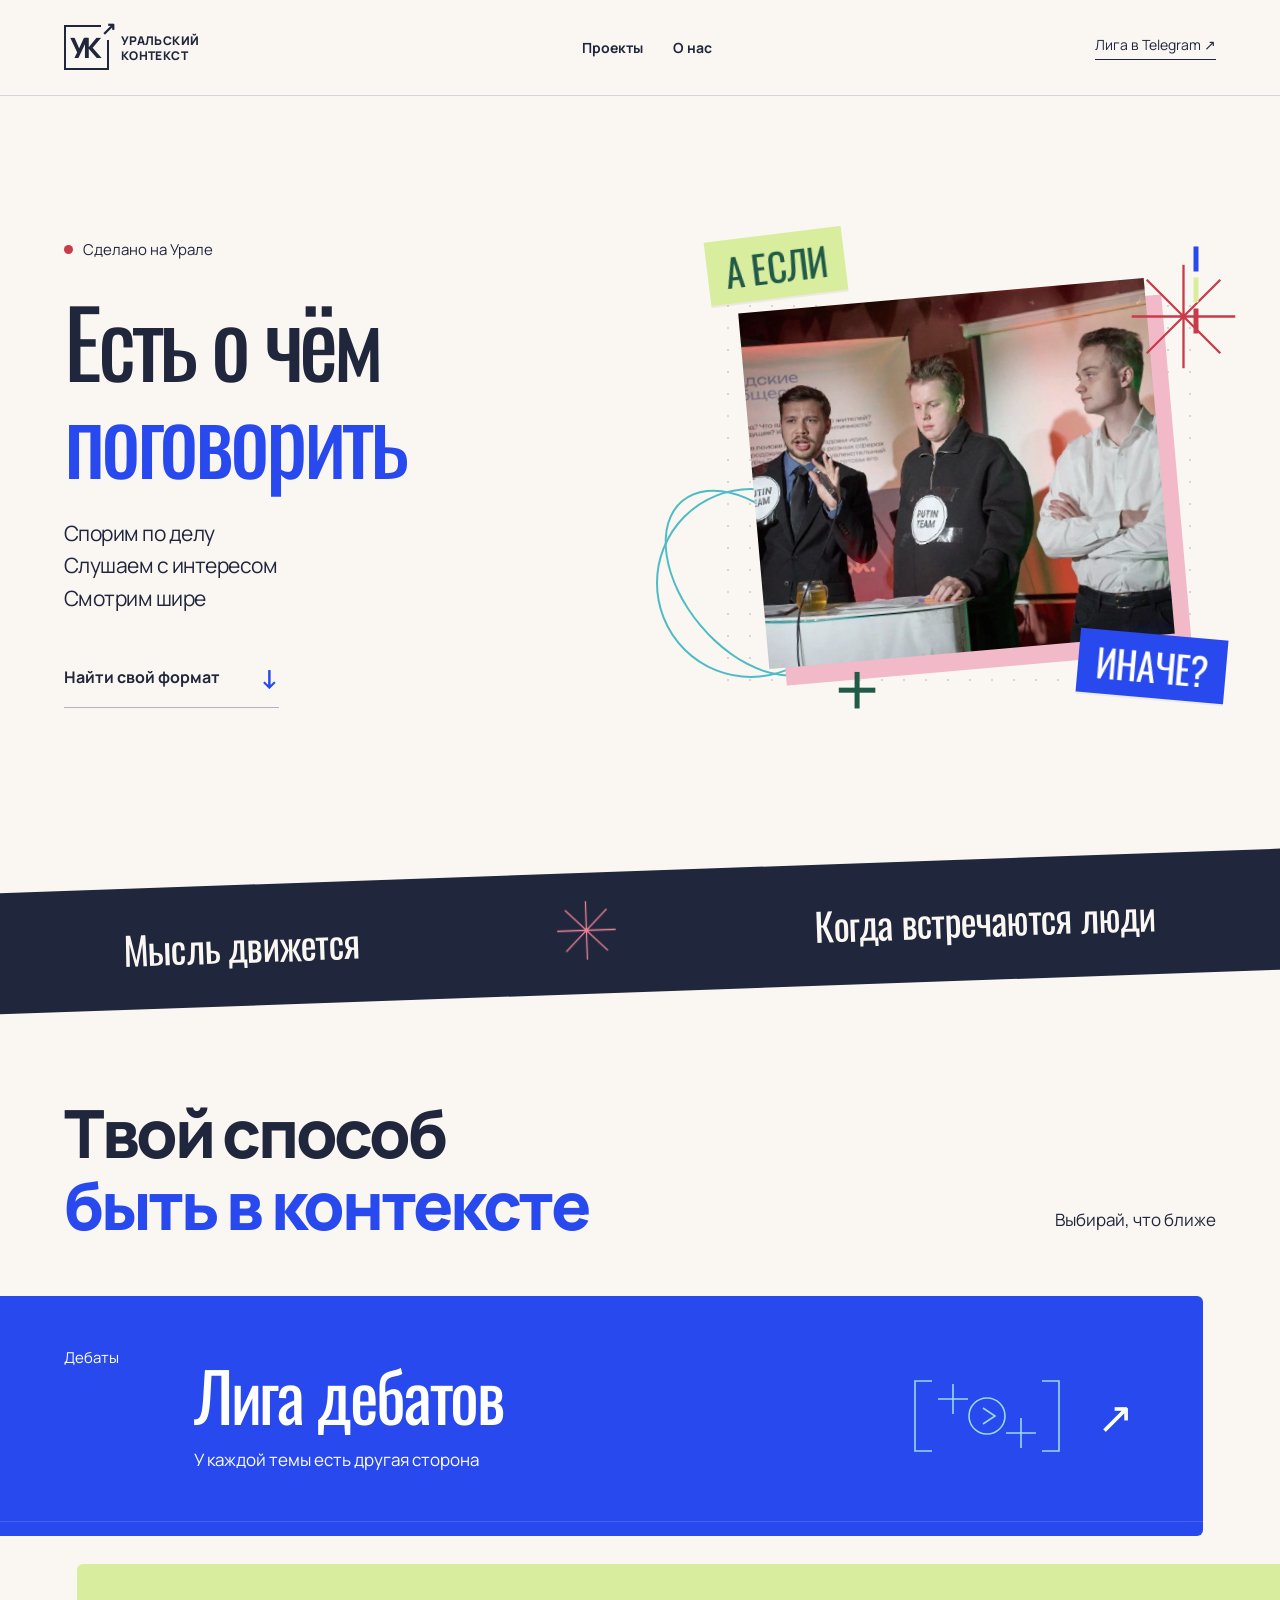
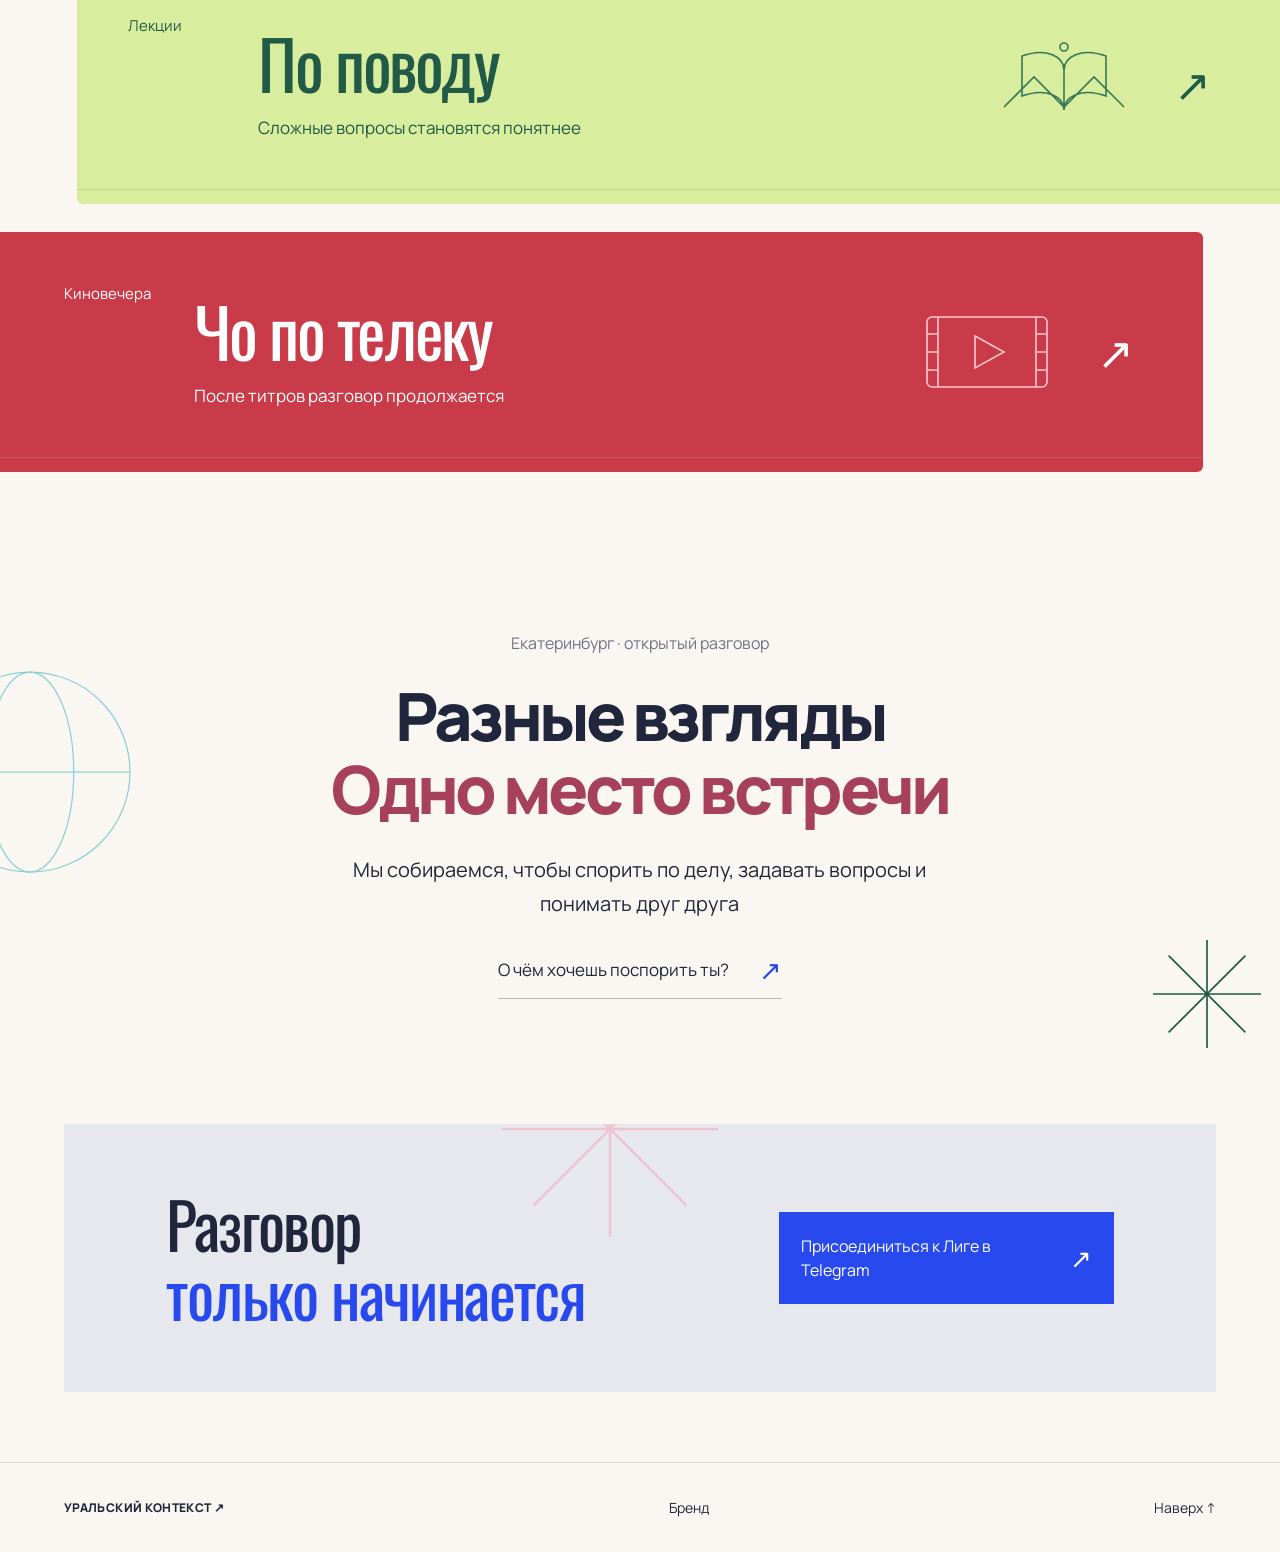
==== commit 537e2ca1: "Redesign homepage with animated project ribbons and expressive graphic motion" ====
--- a/index.html
+++ b/index.html
@@ -1,6 +1,15 @@
-<!doctype html><html lang="ru"><head><meta charset="utf-8"><meta name="viewport" content="width=device-width,initial-scale=1"><meta name="description" content="Уральский контекст — дебаты, лекции и киновечера в Екатеринбурге. Архив Лиги дебатов: сезоны, темы, команды и фотографии."><title>Уральский контекст — место для мысли</title><link rel="stylesheet" href="style.css"></head><body>
-<header><a class="brand" href="#"><span class="brand-icon">УК<span>↗</span></span><span>УРАЛЬСКИЙ<br>КОНТЕКСТ</span></a><nav aria-label="Основная навигация"><a href="#projects">Проекты</a><a href="/uralsky-kontekst/league.html">Лига дебатов</a><a href="#about">О контексте</a><a href="/uralsky-kontekst/brand.html">Бренд</a></nav><a class="header-link" href="https://t.me/liga_debatov_ekb" target="_blank" rel="noopener">Мы в Telegram ↗</a></header>
-<main><section class="hero"><div class="hero-copy"><div class="eyebrow"><span class="dot"></span> ЕКАТЕРИНБУРГ · ОТКРЫТЫЙ РАЗГОВОР</div><h1>Урал<br>Люди<br><span>Контекст</span></h1><div class="hero-bottom"><p>Разбираемся в мире,<br>в котором живём<br>Спорим, слушаем, смотрим шире</p><a class="round-link" href="#projects" aria-label="Перейти к проектам">↘</a></div></div><div class="hero-art"><div class="art-grid"></div><div class="art-coordinates">56°50′ N<br>60°36′ E</div><div class="mountain m1"></div><div class="mountain m2"></div><div class="mountain m3"></div><div class="art-word">МЫСЛЬ<br>ДВИГАЕТ<br><em>ГОРЫ</em></div><span class="art-bottom">СОБИРАЕМ РАЗНЫЕ ТОЧКИ ЗРЕНИЯ</span><span class="art-star">✳</span></div></section>
-<div class="ticker"><span>ДУМАТЬ</span><b>✳</b><span>ОБСУЖДАТЬ</span><b>✳</b><span>СОМНЕВАТЬСЯ</span><b>✳</b><span>ПОНИМАТЬ</span><b>✳</b><span>БЫТЬ В КОНТЕКСТЕ</span></div>
-<section id="projects" class="section"><div class="section-heading"><div><div class="eyebrow">01 / НАПРАВЛЕНИЯ</div><h2>Один контекст<br>Разные форматы</h2></div><p>От общественных вопросов до науки и кино<br>Выбирай свой способ разобраться</p></div><div class="projects-grid"><a class="project-card debate" href="/uralsky-kontekst/league.html"><div class="card-top"><span>01 / ДЕБАТЫ</span><span>↗</span></div><div class="debate-symbol"><span>ЗА</span><span>?</span><span>ПРОТИВ</span></div><h3>Лига<br>дебатов</h3><p>Сильные аргументы<br>Разные позиции. Живой разговор</p><div class="card-footer">Сезоны, темы и команды <span>↗</span></div></a><a class="project-card lecture" href="/uralsky-kontekst/lectures.html"><div class="card-top"><span>02 / ЛЕКЦИИ</span><span>↗</span></div><div class="lecture-symbol">( ! )</div><h3>По<br>поводу</h3><p>Научпоп и политическое образование<br>Сложное становится понятнее</p><div class="card-footer">О направлении <span>↗</span></div></a><a class="project-card cinema" href="/uralsky-kontekst/cinema.html"><div class="card-top"><span>03 / КИНОВЕЧЕРА</span><span>↗</span></div><div class="cinema-symbol"><span>▶</span></div><h3>Чо по<br>телеку</h3><p>Смотрим кино вместе<br>Обсуждаем больше, чем сюжет</p><div class="card-footer">О направлении <span>↗</span></div></a></div></section>
-<section class="home-league section"><div><div class="eyebrow">ПРОЕКТ С ИСТОРИЕЙ</div><h2>Каждая игра —<br>новый контекст</h2><p>Три сезона, команды и вопросы, которые не теряют актуальности. Исследуй турнирные сетки и возвращайся к встречам Лиги</p><a class="text-link" href="/uralsky-kontekst/league.html">Открыть Лигу дебатов ↗</a></div><div class="home-league-numbers"><b>39</b><span>встреч в архиве</span><b>03</b><span>сезона Лиги</span></div></section><section class="about section" id="about"><div class="eyebrow">03 / О ПРОЕКТЕ</div><div class="about-grid"><h2>Не просто знать<br><span>Понимать связи</span></h2><div><p class="lead">«Уральский контекст» — пространство научпопа, политического образования и разговора о том, что происходит вокруг</p><p>Мы объединяем дебаты, лекции и киновечера, чтобы смотреть на привычные вещи с разных сторон. С уральским характером: прямо, вдумчиво и по существу</p><a class="text-link" href="#projects">Найти свой формат ↗</a></div></div></section><section class="join"><span>ОСТАВАЙСЯ В КОНТЕКСТЕ</span><h2>Есть о чём<br>поговорить</h2><a href="https://t.me/liga_debatov_ekb" target="_blank" rel="noopener">Следить за Лигой в Telegram ↗</a><p>Новые анонсы Лиги — в канале<br>Программы лекций и киновечеров появятся после объявления</p></section></main><footer><a class="brand" href="#">УРАЛЬСКИЙ КОНТЕКСТ ↗</a><span>СДЕЛАНО НА УРАЛЕ. ОТКРЫТО ДЛЯ ИДЕЙ</span><a href="#">Наверх ↑</a></footer></body></html>+<!doctype html>
+<html lang="ru"><head><meta charset="utf-8"><meta name="viewport" content="width=device-width,initial-scale=1"><meta name="description" content="Уральский контекст — дебаты, лекции и киновечера в Екатеринбурге"><title>Уральский контекст — есть о чём поговорить</title><link rel="stylesheet" href="style.css"><link rel="stylesheet" href="home.css?v=home-motion-1"></head><body class="home-page">
+<header><a class="brand" href="/uralsky-kontekst/" aria-label="Уральский контекст — главная"><span class="brand-icon">УК<span>↗</span></span><span>УРАЛЬСКИЙ<br>КОНТЕКСТ</span></a><nav aria-label="Основная навигация"><a href="#projects">Проекты</a><a href="#about">О нас</a></nav><a class="home-header-cta" href="https://t.me/liga_debatov_ekb" target="_blank" rel="noopener">Лига в Telegram ↗</a></header>
+<main class="home-main">
+<section class="home-hero"><div class="home-hero-copy"><p class="home-place"><span></span> Сделано на Урале</p><h1>Есть о чём<br><span>поговорить</span></h1><p class="home-lead">Спорим по делу<br>Слушаем с интересом<br>Смотрим шире</p><a class="home-explore" href="#projects">Найти свой формат <span>↓</span></a></div><div class="home-stage" aria-label="Живой разговор на встрече Лиги дебатов"><div class="stage-grid" aria-hidden="true"></div><span class="stage-ring" data-home-spin="-.3" aria-hidden="true"></span><figure class="stage-photo"><img src="assets/event-844-0.jpg" alt="Участники встречи Лиги дебатов в Екатеринбурге" fetchpriority="high"></figure><span class="stage-word stage-word-one" aria-hidden="true">А ЕСЛИ</span><span class="stage-word stage-word-two" aria-hidden="true">ИНАЧЕ?</span><span class="stage-star" data-home-spin=".65"><svg viewBox="0 0 100 100" fill="none" aria-hidden="true"><path d="M50 5v90M5 50h90M18 18l64 64M18 82l64-64"/></svg></span><span class="stage-plus" data-home-spin="-.5" aria-hidden="true">+</span><div class="stage-color-line" aria-hidden="true"><i></i><i></i><i></i></div></div></section>
+<div class="home-separator" aria-hidden="true"><span>Мысль движется</span><span data-home-spin=".55"><svg viewBox="0 0 100 100" fill="none" aria-hidden="true"><path d="M50 5v90M5 50h90M18 18l64 64M18 82l64-64"/></svg></span><span>Когда встречаются люди</span></div>
+<section id="projects" class="home-projects"><div class="home-projects-heading home-reveal"><h2>Твой способ<br><span>быть в контексте</span></h2><p>Выбирай, что ближе</p></div>
+<div class="project-strips">
+<a class="project-strip strip-debate from-left" href="/uralsky-kontekst/league.html"><span class="strip-kind">Дебаты</span><div class="strip-main"><h3>Лига дебатов</h3><p>У каждой темы есть другая сторона</p></div><svg class="strip-symbol" viewBox="0 0 160 100" aria-hidden="true"><path d="M25 15H8v70h17M135 15h17v70h-17M31 33h30M99 67h30M46 18v30M114 52v30"/><circle cx="80" cy="50" r="18"/><path d="M76 42l12 8-12 8"/></svg><span class="strip-open" aria-label="Открыть Лигу дебатов">↗</span></a>
+<a class="project-strip strip-lecture from-right" href="/uralsky-kontekst/lectures.html"><span class="strip-kind">Лекции</span><div class="strip-main"><h3>По поводу</h3><p>Сложные вопросы становятся понятнее</p></div><svg class="strip-symbol" viewBox="0 0 160 100" aria-hidden="true"><path d="M20 73l30-30 30 30 30-30 30 30M38 22c25-9 42 1 42 14 0-13 17-23 42-14v40c-25-9-42 1-42 14 0-13-17-23-42-14zM80 36v40"/><circle cx="80" cy="13" r="4"/></svg><span class="strip-open" aria-label="Открыть По поводу">↗</span></a>
+<a class="project-strip strip-cinema from-left" href="/uralsky-kontekst/cinema.html"><span class="strip-kind">Киновечера</span><div class="strip-main"><h3>Чо по телеку</h3><p>После титров разговор продолжается</p></div><svg class="strip-symbol" viewBox="0 0 160 100" aria-hidden="true"><rect x="20" y="15" width="120" height="70" rx="5"/><path d="M68 34l29 16-29 16zM31 15v70M129 15v70M20 32h11M20 50h11M20 68h11M129 32h11M129 50h11M129 68h11"/></svg><span class="strip-open" aria-label="Открыть Чо по телеку">↗</span></a>
+</div></section>
+<section id="about" class="home-about"><span class="about-orbit" data-home-spin="-.25" aria-hidden="true"><svg viewBox="0 0 200 200"><circle cx="100" cy="100" r="80"/><ellipse cx="100" cy="100" rx="35" ry="80"/><path d="M20 100h160"/></svg></span><div class="home-about-copy home-reveal"><p>Екатеринбург · открытый разговор</p><h2>Разные взгляды<br><span>Одно место встречи</span></h2><p class="home-about-text">Мы собираемся, чтобы спорить по делу, задавать вопросы и понимать друг друга</p><a href="/uralsky-kontekst/league.html?propose=1" class="home-topic-link">О чём хочешь поспорить ты? <span>↗</span></a></div><span class="about-star" data-home-spin=".5"><svg viewBox="0 0 100 100" fill="none" aria-hidden="true"><path d="M50 5v90M5 50h90M18 18l64 64M18 82l64-64"/></svg></span></section>
+<section class="home-join home-reveal"><span class="join-spark" data-home-spin="-.4"><svg viewBox="0 0 100 100" fill="none" aria-hidden="true"><path d="M50 5v90M5 50h90M18 18l64 64M18 82l64-64"/></svg></span><h2>Разговор<br><span>только начинается</span></h2><a href="https://t.me/liga_debatov_ekb" target="_blank" rel="noopener">Присоединиться к Лиге в Telegram <span>↗</span></a></section>
+</main><footer><a class="brand" href="/uralsky-kontekst/">УРАЛЬСКИЙ КОНТЕКСТ ↗</a><a href="/uralsky-kontekst/brand.html">Бренд</a><a href="#">Наверх ↑</a></footer><script src="home.js?v=home-motion-1"></script></body></html>
--- a/home.css
+++ b/home.css
@@ -0,0 +1,7 @@
+.home-page{--paper:#faf7f2;--ink:#20263b;--blue:#2849ed;--coral:#ee8298;--turquoise:#4ebbc6;--lime:#d8ed9e;--malachite:#215b47;--red:#c93b49;background:var(--paper);color:var(--ink)}.home-page header{border-color:#d8d4d9;height:96px}.home-page nav{font-size:14px;gap:30px}.home-header-cta{font-size:14px;border-bottom:1px solid;padding-bottom:5px}.home-main{position:relative;isolation:isolate;overflow:clip}.home-hero{display:grid;grid-template-columns:1.15fr 1fr;gap:5%;padding:65px 5% 70px;align-items:center;min-height:min(760px,92vh)}.home-place{display:flex;align-items:center;gap:10px;font-size:15px}.home-place>span{width:9px;height:9px;border-radius:50%;background:var(--red)}.home-hero h1{font:clamp(65px,7.3vw,118px)/1.03 Oswald,Impact,sans-serif;text-transform:none;letter-spacing:-.045em;margin:32px 0}.home-hero h1>span{color:var(--blue)}.home-lead{font-size:21px;line-height:1.55;letter-spacing:-.025em}.home-explore{display:inline-flex;align-items:center;gap:40px;margin-top:32px;border-bottom:1px solid #b2b2c5;padding:12px 0;font-size:16px;font-weight:700}.home-explore>span{font-size:26px;color:var(--blue);transition:transform .25s}.home-explore:hover>span{transform:translateY(5px)}.home-stage{height:510px;position:relative;isolation:isolate}.stage-grid{position:absolute;inset:15% 2% 6%;background-image:radial-gradient(#b9b1c1 1px,transparent 1px);background-size:22px 22px;opacity:.5;z-index:-2}.stage-photo{position:absolute;width:80%;height:70%;left:9%;top:15%;transform:translateY(var(--photo-y,0px)) rotate(-5deg);background:#2849ed;box-shadow:16px 18px 0 #f2b9c8;overflow:hidden}.stage-photo img{width:100%;height:100%;object-fit:cover;display:block;filter:saturate(.78)}.stage-word{position:absolute;font:clamp(28px,3vw,50px)/1 Oswald,sans-serif;padding:13px 18px;letter-spacing:-.02em;box-shadow:0 2px 0 #20263b10}.stage-word-one{top:3%;left:0;background:var(--lime);color:var(--malachite);transform:rotate(-7deg)}.stage-word-two{bottom:6%;right:-2%;background:var(--blue);color:#fff;transform:rotate(5deg)}.stage-star{position:absolute;right:-5%;top:8%;width:115px;height:115px;color:var(--red)}.stage-star svg{width:100%;height:100%;stroke:currentColor;stroke-width:2}.stage-ring{position:absolute;width:190px;height:190px;border:2px solid var(--turquoise);border-radius:50%;left:-10%;bottom:10%;z-index:-1}.stage-ring:after{content:'';position:absolute;inset:26px -15px;border:2px solid var(--turquoise);border-radius:50%;transform:rotate(50deg)}.stage-plus{position:absolute;bottom:0;left:25%;color:var(--malachite);font:80px/1 Manrope,sans-serif}.stage-color-line{position:absolute;right:4%;top:22%;display:flex;gap:6px;transform:rotate(90deg);transform-origin:right center}.stage-color-line i{display:block;width:25px;height:5px;background:var(--blue)}.stage-color-line i:nth-child(2){background:var(--lime)}.stage-color-line i:nth-child(3){background:var(--red)}[data-home-spin]{transform:rotate(var(--spin,0deg));will-change:transform}.home-separator{display:flex;align-items:center;justify-content:space-around;gap:25px;padding:25px 5%;background:var(--ink);color:var(--paper);transform:rotate(-2deg);margin:15px -2% 80px;white-space:nowrap}.home-separator>span{font:clamp(22px,3vw,43px)/1.2 Oswald,sans-serif;letter-spacing:-.02em}.home-separator>span:nth-child(2){width:65px;flex-shrink:0}.home-separator svg{width:65px;height:65px;fill:none;stroke:var(--coral);stroke-width:2}.home-projects{padding:25px 0 100px}.home-projects-heading{padding:0 5%;display:flex;justify-content:space-between;align-items:end;gap:30px;margin-bottom:55px}.home-projects-heading h2{font-size:clamp(43px,5.2vw,78px);line-height:1.08;letter-spacing:-.05em}.home-projects-heading h2>span{color:var(--blue)}.home-projects-heading>p{font-size:17px;line-height:1.5;padding-bottom:8px}.project-strips{display:grid;gap:28px}.project-strip{position:relative;display:grid;grid-template-columns:100px minmax(0,1fr) 160px 55px;align-items:center;gap:30px;min-height:240px;width:94%;padding:34px 4% 34px 5%;isolation:isolate;transition:transform .3s,box-shadow .3s}.strip-debate{background:var(--blue);color:#fff;border-radius:0 6px 6px 0}.strip-lecture{margin-left:auto;background:var(--lime);color:var(--malachite);border-radius:6px 0 0 6px;padding-left:4%}.strip-cinema{background:var(--red);color:#fff;border-radius:0 6px 6px 0}.strip-kind{font-size:15px;align-self:start;margin-top:17px}.strip-main h3{font:clamp(45px,5.3vw,80px)/1.05 Oswald,sans-serif;letter-spacing:-.035em}.strip-main p{font-size:17px;line-height:1.5;margin-top:16px;max-width:460px}.strip-symbol{width:160px;height:110px;stroke:currentColor;stroke-width:1.6;fill:none;opacity:.9;transition:transform .4s}.strip-debate .strip-symbol{color:#a7e9ed}.strip-lecture .strip-symbol{color:#256b50}.strip-cinema .strip-symbol{color:#ffd7de}.strip-open{font:44px/1 Manrope,sans-serif;transition:transform .25s}.project-strip:hover .strip-open{transform:translate(5px,-5px)}.project-strip:hover .strip-symbol{transform:rotate(-8deg)}.project-strip:focus-visible{outline:4px solid #20263b;outline-offset:5px}.project-strip:before{content:'';position:absolute;left:0;right:0;bottom:14px;height:1px;background:currentColor;opacity:.14}.home-about{position:relative;min-height:450px;display:flex;align-items:center;justify-content:center;text-align:center;padding:60px 15% 105px;isolation:isolate}.home-about-copy{max-width:850px}.home-about-copy>p:first-child{font-size:16px;color:#727384;margin-bottom:25px}.home-about h2{font-size:clamp(42px,5.2vw,76px);line-height:1.1;letter-spacing:-.055em}.home-about h2>span{color:#a6405b}.home-about-text{font-size:20px;line-height:1.7;max-width:600px;margin:28px auto 0}.home-topic-link{display:inline-flex;gap:30px;align-items:center;font-size:17px;border-bottom:1px solid #c2b3bd;padding-bottom:10px;margin-top:30px}.home-topic-link>span{color:var(--blue);font-size:27px}.about-orbit{position:absolute;left:-95px;top:75px;width:250px;height:250px;color:var(--turquoise);opacity:.65;z-index:-1}.about-orbit svg{stroke:currentColor;stroke-width:1;fill:none}.about-star{position:absolute;width:120px;right:1%;bottom:45px;color:var(--malachite)}.about-star svg{stroke:currentColor;stroke-width:1.4;fill:none}.home-join{position:relative;background:#e7e8ee;margin:20px 5% 70px;padding:65px 8%;display:flex;align-items:center;justify-content:space-between;gap:40px;overflow:hidden}.home-join h2{position:relative;font:clamp(40px,5vw,68px)/1.08 Oswald,sans-serif;letter-spacing:-.025em;z-index:1}.home-join h2>span{color:var(--blue)}.home-join>a{position:relative;display:flex;gap:25px;align-items:center;background:var(--blue);color:#fff;padding:22px;font-size:16px;line-height:1.5;max-width:335px;z-index:1;transition:background .2s}.home-join>a:hover{background:#1d35ae}.home-join>a>span{font-size:26px}.join-spark{position:absolute;width:240px;height:240px;left:37%;top:-115px;color:#f2a6b9;opacity:.55}.join-spark svg{fill:none;stroke:currentColor;stroke-width:1}.home-page footer{border-top:1px solid #d8d4d9;font-size:14px;gap:20px}.home-page footer .brand{font-size:12px}
+/* Enhance after the first paint; links remain available without JavaScript. */
+.home-motion .project-strip{opacity:0;transform:translateX(-180px) rotate(-2deg);transition:opacity .7s ease,transform 1s cubic-bezier(.2,.75,.15,1)}.home-motion .project-strip.from-right{transform:translateX(180px) rotate(2deg)}.home-motion .project-strip.is-visible{opacity:1;transform:translateX(0) rotate(0)}.home-motion .project-strip.is-visible:hover{transform:translateY(-4px)}.home-motion .home-reveal{opacity:0;transform:translateY(28px);transition:opacity .7s,transform .7s}.home-motion .home-reveal.is-visible{opacity:1;transform:none}
+@media(min-width:1600px){.home-hero,.home-projects-heading{padding-left:max(5%,calc((100vw - 1450px)/2));padding-right:max(5%,calc((100vw - 1450px)/2))}.project-strip{padding-left:max(5%,calc((100vw - 1450px)/2));padding-right:6%}.strip-lecture{padding-left:6%;padding-right:max(5%,calc((100vw - 1450px)/2))}}
+@media(max-width:1050px){.home-hero{gap:25px;min-height:650px}.home-hero h1{font-size:clamp(62px,8vw,90px)}.home-stage{height:430px}.stage-star{width:90px;height:90px;right:-3%}.project-strip{grid-template-columns:70px 1fr 110px 35px;gap:20px;min-height:220px}.strip-symbol{width:110px;height:90px}.strip-kind{font-size:13px}.strip-main h3{font-size:56px}.strip-main p{font-size:15px}.strip-open{font-size:34px}.home-join{padding:50px 5%}.home-join>a{font-size:14px;max-width:270px}.home-about{padding-left:13%;padding-right:13%}.home-page nav{gap:20px}.home-about-text{font-size:18px}}
+@media(max-width:650px){.home-page header{height:80px}.home-page nav{font-size:13px;gap:14px}.home-page nav a:first-child,.home-page nav a:last-child{display:block}.home-header-cta{display:none}.home-hero{display:flex;flex-direction:column;align-items:stretch;padding:35px 6% 40px;min-height:0;gap:15px}.home-place{font-size:14px}.home-hero h1{font-size:clamp(56px,11.9vw,78px);margin:28px 0 24px}.home-lead{font-size:19px;line-height:1.5}.home-explore{font-size:15px;margin-top:20px}.home-stage{height:370px;width:94%;max-width:480px;margin:20px auto 0}.stage-photo{height:72%;width:80%;top:13%;left:8%;box-shadow:11px 12px 0 #f2b9c8}.stage-word{font-size:32px;padding:11px 14px}.stage-word-two{right:-2%;bottom:5%}.stage-star{width:83px;height:83px;right:-5%;top:5%}.stage-ring{width:140px;height:140px;left:-7%}.stage-plus{font-size:58px;bottom:0}.home-separator{margin-top:20px;margin-bottom:55px;gap:16px;padding:23px 6%;white-space:normal}.home-separator>span{font-size:22px;max-width:145px}.home-separator>span:nth-child(2),.home-separator svg{width:44px;height:44px}.home-projects{padding-bottom:60px}.home-projects-heading{display:block;padding:0 6%;margin-bottom:32px}.home-projects-heading h2{font-size:43px}.home-projects-heading>p{font-size:16px;margin-top:20px}.project-strips{gap:20px}.project-strip{width:96%;grid-template-columns:1fr 38px;gap:12px;min-height:244px;padding:25px 7% 28px;align-content:center}.strip-kind{grid-column:1;margin:0 0 9px;align-self:auto;font-size:14px}.strip-main{grid-column:1;z-index:1}.strip-main h3{font-size:47px}.strip-main p{font-size:16px;line-height:1.5;max-width:240px;margin-top:14px}.strip-open{grid-column:2;grid-row:1 / 3;align-self:center;font-size:35px}.strip-symbol{position:absolute;right:15px;top:15px;width:100px;height:80px;opacity:.16}.home-about{padding:45px 7% 65px;min-height:0;text-align:left;justify-content:start}.home-about-copy>p:first-child{font-size:14px}.home-about h2{font-size:42px}.home-about-text{font-size:18px;line-height:1.65}.home-topic-link{font-size:16px;gap:18px}.about-orbit{left:auto;right:-115px;top:-20px;width:220px;opacity:.3}.about-star{width:75px;right:4%;bottom:14px;opacity:.55}.home-join{display:block;margin:15px 5% 45px;padding:35px 7%}.home-join h2{font-size:45px}.home-join>a{max-width:none;font-size:16px;margin-top:28px;padding:18px 20px;justify-content:space-between}.join-spark{width:200px;left:65%;top:-70px}.home-page footer .brand{font-size:11px}.home-page footer{font-size:13px}.home-motion .project-strip{transform:translateX(-65px) rotate(-1deg)}.home-motion .project-strip.from-right{transform:translateX(65px) rotate(1deg)}}
+@media(prefers-reduced-motion:reduce){.home-motion .project-strip,.home-motion .home-reveal{opacity:1;transform:none!important;transition:none!important}[data-home-spin]{transform:none!important;will-change:auto}.stage-photo{transform:rotate(-5deg)!important}.home-separator{transform:none}.home-page *{scroll-behavior:auto!important}}
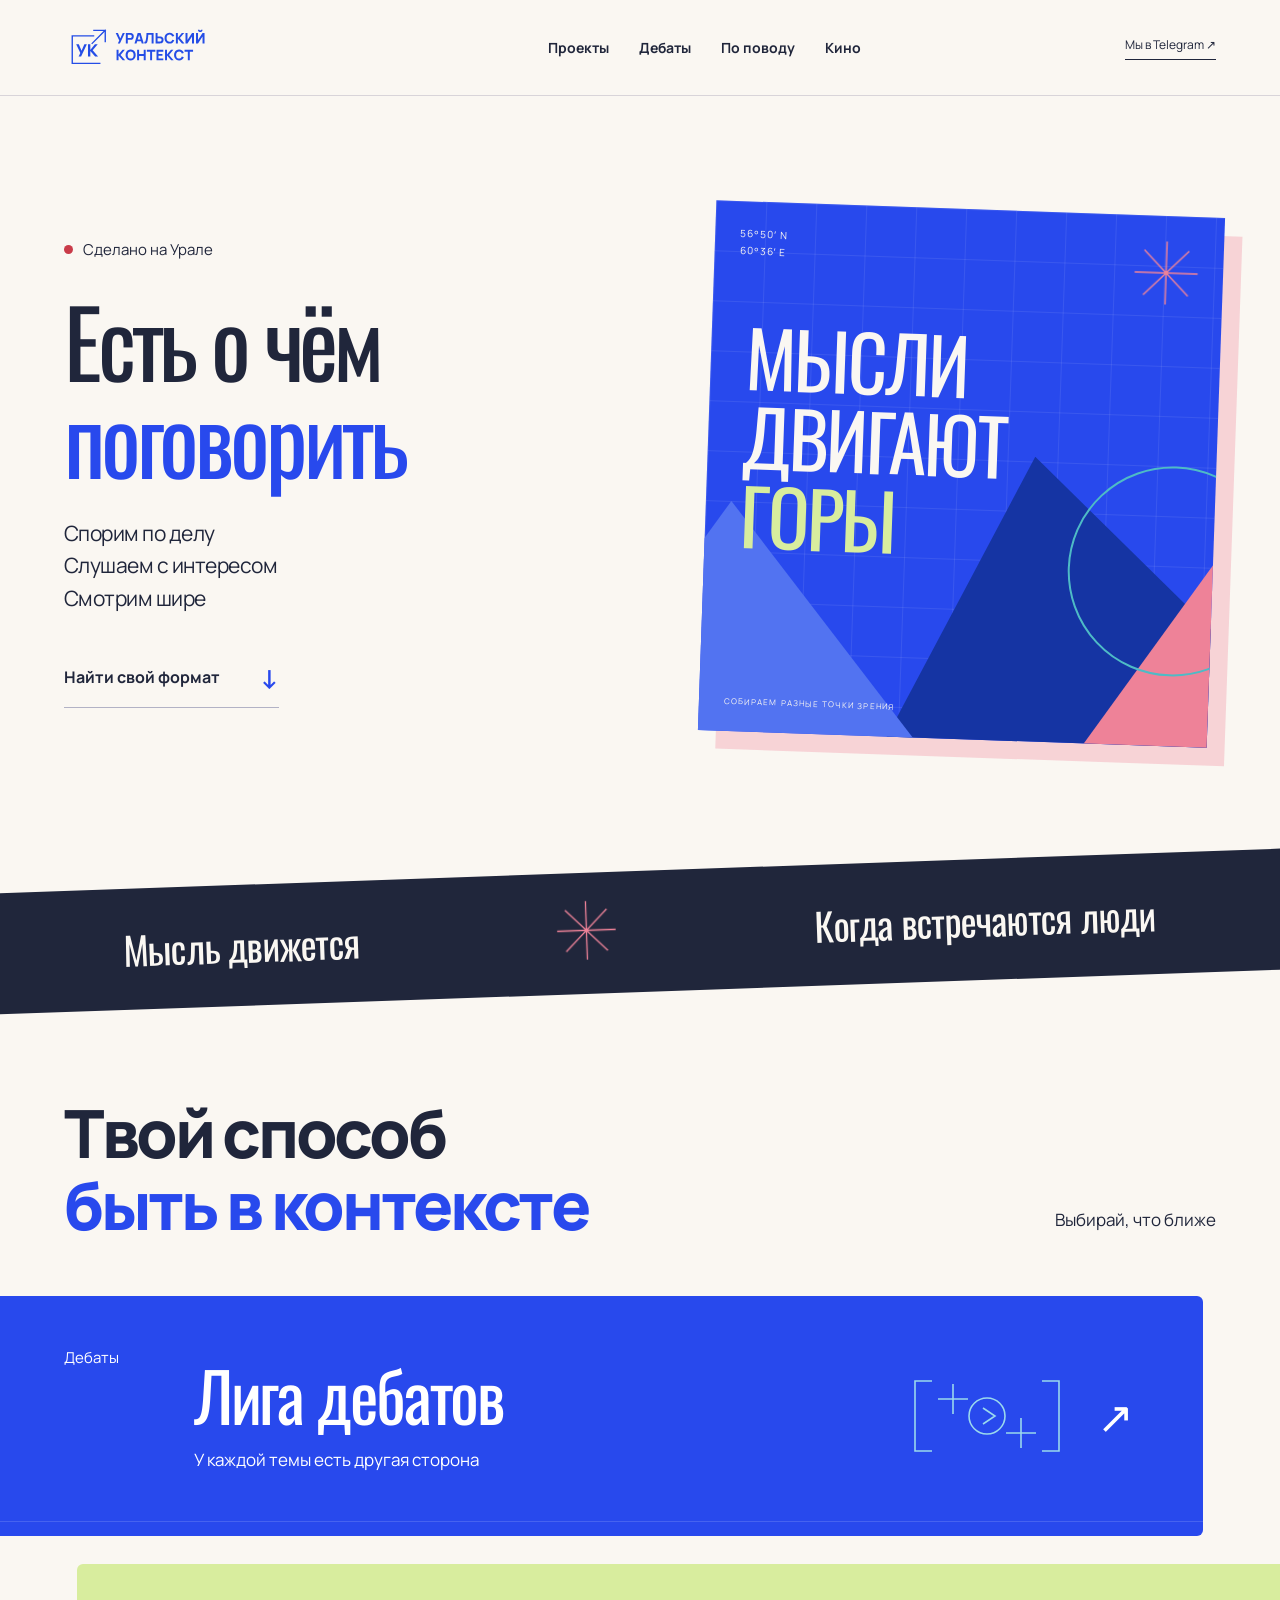
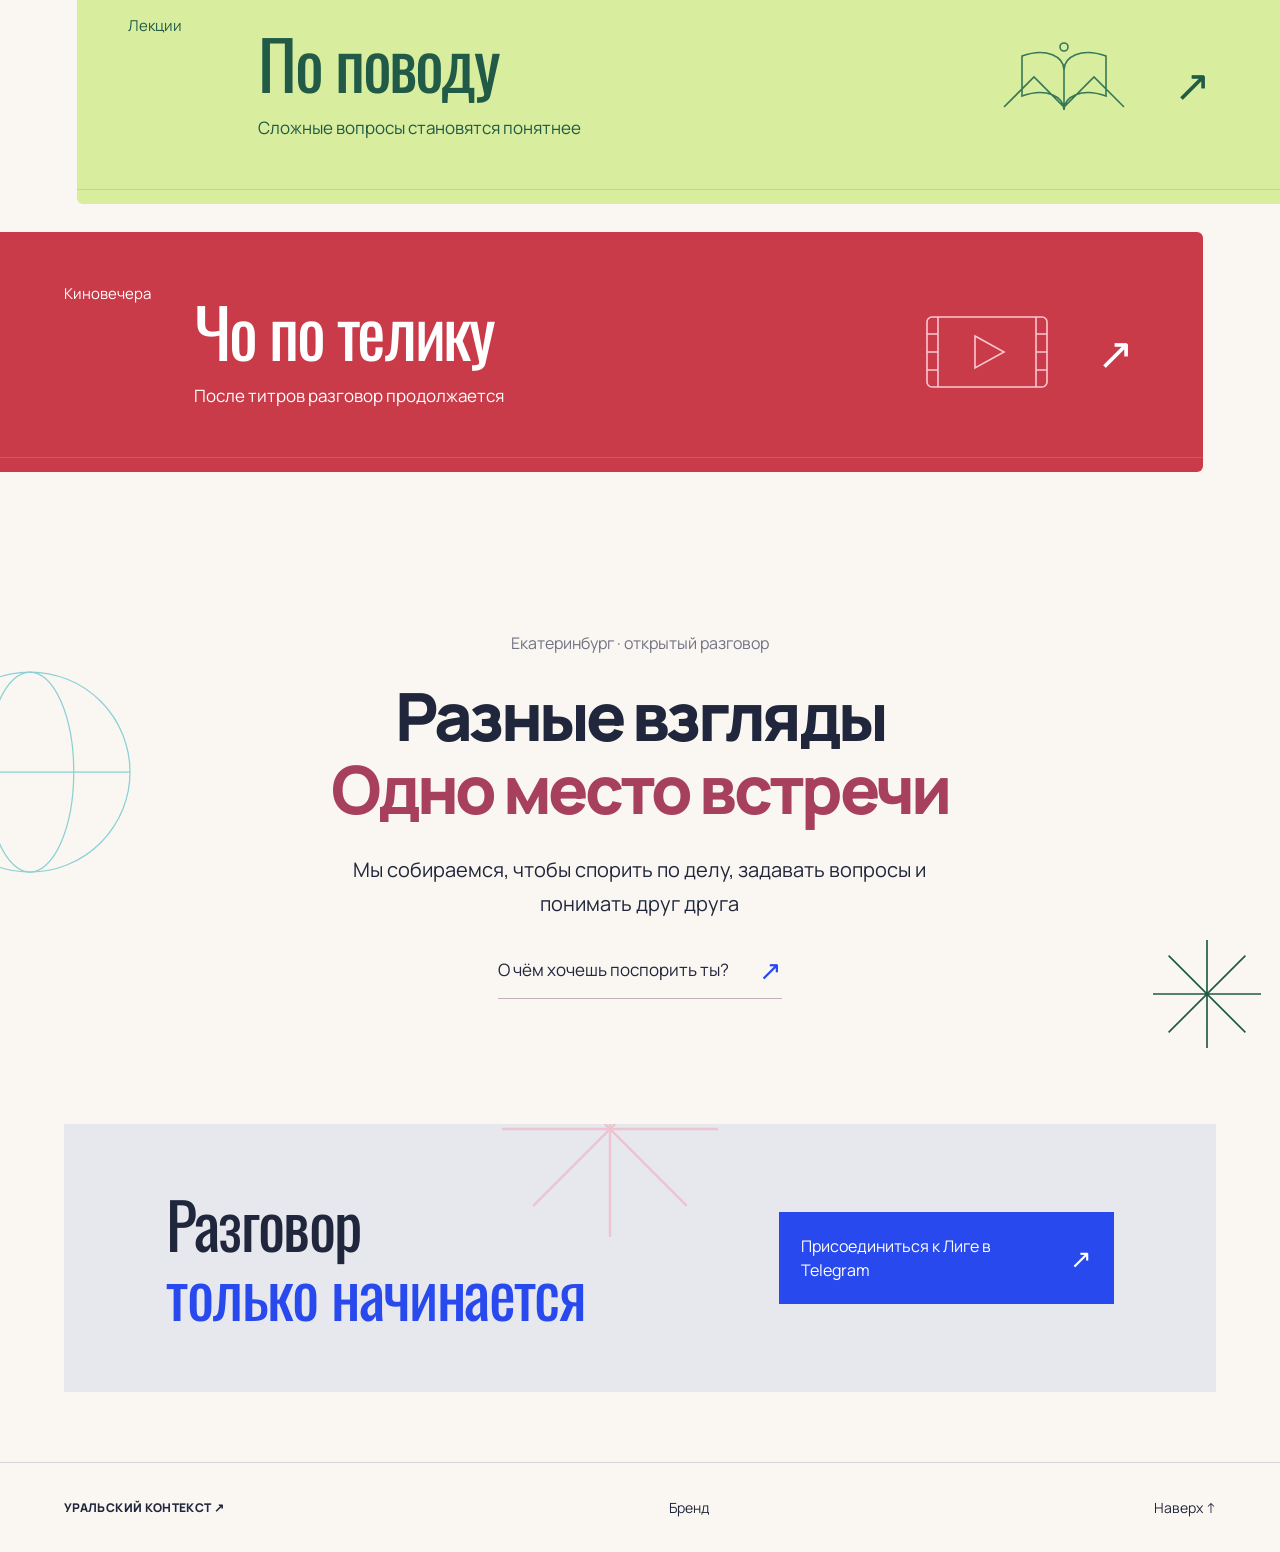
==== commit 86766693: "Prepare current website and self-hosting handoff with automatic server updates" ====
--- a/index.html
+++ b/index.html
@@ -1,15 +1,15 @@
 <!doctype html>
-<html lang="ru"><head><meta charset="utf-8"><meta name="viewport" content="width=device-width,initial-scale=1"><meta name="description" content="Уральский контекст — дебаты, лекции и киновечера в Екатеринбурге"><title>Уральский контекст — есть о чём поговорить</title><link rel="stylesheet" href="style.css"><link rel="stylesheet" href="home.css?v=home-motion-1"></head><body class="home-page">
-<header><a class="brand" href="/uralsky-kontekst/" aria-label="Уральский контекст — главная"><span class="brand-icon">УК<span>↗</span></span><span>УРАЛЬСКИЙ<br>КОНТЕКСТ</span></a><nav aria-label="Основная навигация"><a href="#projects">Проекты</a><a href="#about">О нас</a></nav><a class="home-header-cta" href="https://t.me/liga_debatov_ekb" target="_blank" rel="noopener">Лига в Telegram ↗</a></header>
+<html lang="ru"><head><meta charset="utf-8"><meta name="viewport" content="width=device-width,initial-scale=1"><meta name="description" content="Уральский контекст — дебаты, лекции и киновечера в Екатеринбурге"><title>Уральский контекст — есть о чём поговорить</title><link rel="stylesheet" href="style.css"><link rel="stylesheet" href="home.css?v=home-motion-1"><link rel="stylesheet" href="/projects.css?v=season4"></head><body class="home-page">
+<header><a class="brand" href="/" aria-label="Уральский контекст — главная"><img class="site-logo" src="/brand-assets/logos/parent-primary.svg" alt="Уральский контекст"></a><nav aria-label="Основная навигация"><a href="/#projects">Проекты</a><a href="/league.html">Дебаты</a><a href="/lectures.html">По поводу</a><a href="/cinema.html">Кино</a></nav><a class="header-link" href="https://t.me/liga_debatov_ekb" target="_blank" rel="noopener">Мы в Telegram ↗</a></header>
 <main class="home-main">
-<section class="home-hero"><div class="home-hero-copy"><p class="home-place"><span></span> Сделано на Урале</p><h1>Есть о чём<br><span>поговорить</span></h1><p class="home-lead">Спорим по делу<br>Слушаем с интересом<br>Смотрим шире</p><a class="home-explore" href="#projects">Найти свой формат <span>↓</span></a></div><div class="home-stage" aria-label="Живой разговор на встрече Лиги дебатов"><div class="stage-grid" aria-hidden="true"></div><span class="stage-ring" data-home-spin="-.3" aria-hidden="true"></span><figure class="stage-photo"><img src="assets/event-844-0.jpg" alt="Участники встречи Лиги дебатов в Екатеринбурге" fetchpriority="high"></figure><span class="stage-word stage-word-one" aria-hidden="true">А ЕСЛИ</span><span class="stage-word stage-word-two" aria-hidden="true">ИНАЧЕ?</span><span class="stage-star" data-home-spin=".65"><svg viewBox="0 0 100 100" fill="none" aria-hidden="true"><path d="M50 5v90M5 50h90M18 18l64 64M18 82l64-64"/></svg></span><span class="stage-plus" data-home-spin="-.5" aria-hidden="true">+</span><div class="stage-color-line" aria-hidden="true"><i></i><i></i><i></i></div></div></section>
+<section class="home-hero"><div class="home-hero-copy"><p class="home-place"><span></span> Сделано на Урале</p><h1>Есть о чём<br><span>поговорить</span></h1><p class="home-lead">Спорим по делу<br>Слушаем с интересом<br>Смотрим шире</p><a class="home-explore" href="#projects">Найти свой формат <span>↓</span></a></div><div class="hero-art home-mountain-art"><div class="art-grid"></div><div class="art-coordinates">56°50′ N<br>60°36′ E</div><div class="mountain m1"></div><div class="mountain m2"></div><div class="mountain m3"></div><div class="art-word">МЫСЛИ<br>ДВИГАЮТ<br><em>ГОРЫ</em></div><span class="art-bottom">СОБИРАЕМ РАЗНЫЕ ТОЧКИ ЗРЕНИЯ</span><span class="mountain-star" data-home-spin=".6"><svg viewBox="0 0 100 100" fill="none" aria-hidden="true"><path d="M50 5v90M5 50h90M18 18l64 64M18 82l64-64"/></svg></span><span class="mountain-orbit"></span></div></section>
 <div class="home-separator" aria-hidden="true"><span>Мысль движется</span><span data-home-spin=".55"><svg viewBox="0 0 100 100" fill="none" aria-hidden="true"><path d="M50 5v90M5 50h90M18 18l64 64M18 82l64-64"/></svg></span><span>Когда встречаются люди</span></div>
 <section id="projects" class="home-projects"><div class="home-projects-heading home-reveal"><h2>Твой способ<br><span>быть в контексте</span></h2><p>Выбирай, что ближе</p></div>
 <div class="project-strips">
-<a class="project-strip strip-debate from-left" href="/uralsky-kontekst/league.html"><span class="strip-kind">Дебаты</span><div class="strip-main"><h3>Лига дебатов</h3><p>У каждой темы есть другая сторона</p></div><svg class="strip-symbol" viewBox="0 0 160 100" aria-hidden="true"><path d="M25 15H8v70h17M135 15h17v70h-17M31 33h30M99 67h30M46 18v30M114 52v30"/><circle cx="80" cy="50" r="18"/><path d="M76 42l12 8-12 8"/></svg><span class="strip-open" aria-label="Открыть Лигу дебатов">↗</span></a>
-<a class="project-strip strip-lecture from-right" href="/uralsky-kontekst/lectures.html"><span class="strip-kind">Лекции</span><div class="strip-main"><h3>По поводу</h3><p>Сложные вопросы становятся понятнее</p></div><svg class="strip-symbol" viewBox="0 0 160 100" aria-hidden="true"><path d="M20 73l30-30 30 30 30-30 30 30M38 22c25-9 42 1 42 14 0-13 17-23 42-14v40c-25-9-42 1-42 14 0-13-17-23-42-14zM80 36v40"/><circle cx="80" cy="13" r="4"/></svg><span class="strip-open" aria-label="Открыть По поводу">↗</span></a>
-<a class="project-strip strip-cinema from-left" href="/uralsky-kontekst/cinema.html"><span class="strip-kind">Киновечера</span><div class="strip-main"><h3>Чо по телеку</h3><p>После титров разговор продолжается</p></div><svg class="strip-symbol" viewBox="0 0 160 100" aria-hidden="true"><rect x="20" y="15" width="120" height="70" rx="5"/><path d="M68 34l29 16-29 16zM31 15v70M129 15v70M20 32h11M20 50h11M20 68h11M129 32h11M129 50h11M129 68h11"/></svg><span class="strip-open" aria-label="Открыть Чо по телеку">↗</span></a>
+<a class="project-strip strip-debate from-left" href="/league.html"><span class="strip-kind">Дебаты</span><div class="strip-main"><h3>Лига дебатов</h3><p>У каждой темы есть другая сторона</p></div><svg class="strip-symbol" viewBox="0 0 160 100" aria-hidden="true"><path d="M25 15H8v70h17M135 15h17v70h-17M31 33h30M99 67h30M46 18v30M114 52v30"/><circle cx="80" cy="50" r="18"/><path d="M76 42l12 8-12 8"/></svg><span class="strip-open" aria-label="Открыть Лигу дебатов">↗</span></a>
+<a class="project-strip strip-lecture from-right" href="/lectures.html"><span class="strip-kind">Лекции</span><div class="strip-main"><h3>По поводу</h3><p>Сложные вопросы становятся понятнее</p></div><svg class="strip-symbol" viewBox="0 0 160 100" aria-hidden="true"><path d="M20 73l30-30 30 30 30-30 30 30M38 22c25-9 42 1 42 14 0-13 17-23 42-14v40c-25-9-42 1-42 14 0-13-17-23-42-14zM80 36v40"/><circle cx="80" cy="13" r="4"/></svg><span class="strip-open" aria-label="Открыть По поводу">↗</span></a>
+<a class="project-strip strip-cinema from-left" href="/cinema.html"><span class="strip-kind">Киновечера</span><div class="strip-main"><h3>Чо по телику</h3><p>После титров разговор продолжается</p></div><svg class="strip-symbol" viewBox="0 0 160 100" aria-hidden="true"><rect x="20" y="15" width="120" height="70" rx="5"/><path d="M68 34l29 16-29 16zM31 15v70M129 15v70M20 32h11M20 50h11M20 68h11M129 32h11M129 50h11M129 68h11"/></svg><span class="strip-open" aria-label="Открыть Чо по телику">↗</span></a>
 </div></section>
-<section id="about" class="home-about"><span class="about-orbit" data-home-spin="-.25" aria-hidden="true"><svg viewBox="0 0 200 200"><circle cx="100" cy="100" r="80"/><ellipse cx="100" cy="100" rx="35" ry="80"/><path d="M20 100h160"/></svg></span><div class="home-about-copy home-reveal"><p>Екатеринбург · открытый разговор</p><h2>Разные взгляды<br><span>Одно место встречи</span></h2><p class="home-about-text">Мы собираемся, чтобы спорить по делу, задавать вопросы и понимать друг друга</p><a href="/uralsky-kontekst/league.html?propose=1" class="home-topic-link">О чём хочешь поспорить ты? <span>↗</span></a></div><span class="about-star" data-home-spin=".5"><svg viewBox="0 0 100 100" fill="none" aria-hidden="true"><path d="M50 5v90M5 50h90M18 18l64 64M18 82l64-64"/></svg></span></section>
+<section id="about" class="home-about"><span class="about-orbit" data-home-spin="-.25" aria-hidden="true"><svg viewBox="0 0 200 200"><circle cx="100" cy="100" r="80"/><ellipse cx="100" cy="100" rx="35" ry="80"/><path d="M20 100h160"/></svg></span><div class="home-about-copy home-reveal"><p>Екатеринбург · открытый разговор</p><h2>Разные взгляды<br><span>Одно место встречи</span></h2><p class="home-about-text">Мы собираемся, чтобы спорить по делу, задавать вопросы и понимать друг друга</p><a href="/league.html?propose=1" class="home-topic-link">О чём хочешь поспорить ты? <span>↗</span></a></div><span class="about-star" data-home-spin=".5"><svg viewBox="0 0 100 100" fill="none" aria-hidden="true"><path d="M50 5v90M5 50h90M18 18l64 64M18 82l64-64"/></svg></span></section>
 <section class="home-join home-reveal"><span class="join-spark" data-home-spin="-.4"><svg viewBox="0 0 100 100" fill="none" aria-hidden="true"><path d="M50 5v90M5 50h90M18 18l64 64M18 82l64-64"/></svg></span><h2>Разговор<br><span>только начинается</span></h2><a href="https://t.me/liga_debatov_ekb" target="_blank" rel="noopener">Присоединиться к Лиге в Telegram <span>↗</span></a></section>
-</main><footer><a class="brand" href="/uralsky-kontekst/">УРАЛЬСКИЙ КОНТЕКСТ ↗</a><a href="/uralsky-kontekst/brand.html">Бренд</a><a href="#">Наверх ↑</a></footer><script src="home.js?v=home-motion-1"></script></body></html>+</main><footer><a class="brand" href="/">УРАЛЬСКИЙ КОНТЕКСТ ↗</a><a href="/brand.html">Бренд</a><a href="#">Наверх ↑</a></footer><script src="home.js?v=home-motion-1"></script></body></html>
--- a/projects.css
+++ b/projects.css
@@ -0,0 +1,8 @@
+:root{--paper:#faf7f2;--ink:#20263b;--blue:#2849ed;--coral:#ee8298;--turquoise:#4ebbc6}html{scroll-behavior:smooth}.site-logo{width:220px;height:auto;display:block}header{gap:20px}header nav{gap:22px}.format-page{background:var(--paper);color:var(--ink);--accent:#215b47;--wash:#d8ed9e}.cinema-format{--accent:#c93b49;--wash:#f3d9dc}.format-hero{display:grid;grid-template-columns:1.1fr 1fr;gap:7%;padding:60px 6% 80px;align-items:center;overflow:hidden}.format-hero h1{font:clamp(72px,9vw,140px)/.99 Oswald,Impact,sans-serif;letter-spacing:-.035em;margin:28px 0}.format-page em{font-style:normal;color:var(--accent)}.format-hero p{font-size:18px;line-height:1.7;max-width:480px;margin:20px 0}.format-hero .format-lead{font-size:28px;line-height:1.35;font-weight:700}.format-cta{display:inline-flex;gap:35px;border-bottom:1px solid var(--accent);padding:15px 0;color:var(--accent);font-weight:700;margin-top:14px}.lecture-art,.cinema-art{position:relative;min-height:490px;isolation:isolate}.art-dots{position:absolute;inset:10%;background-image:radial-gradient(#a8adb8 1px,transparent 1px);background-size:20px 20px;z-index:-2}.orbit{position:absolute;inset:18% 0;border:2px solid var(--accent);border-radius:50%;transform:rotate(-28deg)}.thought{position:absolute;inset:12% 19%;display:grid;place-items:center;font:240px/1 Impact,sans-serif;color:var(--accent);background:var(--wash);transform:rotate(-7deg);box-shadow:18px 18px 0 #215b4720}.thought-small{position:absolute;right:5%;bottom:12%;font:130px/1 Impact;color:var(--paper);background:var(--accent);padding:10px 30px;transform:rotate(9deg)}.graphic-star{position:absolute;right:3%;top:4%;width:85px;color:var(--accent)}.graphic-star svg,.format-ticker svg,.statement-star svg{width:100%;height:100%;stroke:currentColor;stroke-width:2}.art-label{position:absolute;left:10%;bottom:0;font-size:11px;letter-spacing:.08em;color:var(--accent)}.format-ticker{display:flex;align-items:center;justify-content:space-around;gap:30px;padding:24px 6%;background:var(--accent);color:var(--paper);font:clamp(21px,3vw,40px) Oswald,Impact,sans-serif;transform:rotate(-1.3deg);margin:0 -1%}.format-ticker svg{width:40px;height:40px;flex:none}.format-section{padding:90px 6%;scroll-margin-top:30px}.format-section h2{font-size:clamp(34px,4.5vw,66px);margin-bottom:35px}.format-section p{font-size:18px;line-height:1.8;max-width:720px}.format-pair{display:grid;grid-template-columns:1fr 1fr;gap:24px;margin-top:45px}.format-card{border-top:2px solid var(--accent);padding:30px;background:#fff8;min-width:0}.format-index,.section-kicker{font-size:12px;letter-spacing:.1em;font-weight:700;color:var(--accent)}.format-card h3{font-size:34px;line-height:1.2;margin:25px 0}.format-card p{font-size:16px}.format-card a{display:inline-block;margin-top:25px;color:var(--accent);border-bottom:1px solid}.format-metric{font-size:48px;font-weight:800;color:var(--accent);margin-top:25px}.format-metric small{font-size:14px;display:block;font-weight:400}.discussion-section{background:#e9efdf}.section-kicker{margin-bottom:25px}.time-bar{display:flex;height:24px;margin:45px 0 25px}.time-bar i:nth-child(1){background:#bdcd99}.time-bar i:nth-child(2){background:#8db78b}.time-bar i:nth-child(3){background:#57996e}.time-bar i:nth-child(4){background:#215b47}.time-steps{display:grid;grid-template-columns:repeat(4,1fr);gap:15px}.time-steps b{display:block;font-size:40px;color:var(--accent);margin-bottom:10px}.time-steps span{font-size:15px;line-height:1.5}.format-details{margin-top:50px;border-top:1px solid #a4b49c;border-bottom:1px solid #a4b49c}.format-details summary{padding:25px 0;cursor:pointer;list-style:none;font-size:23px;font-weight:700;display:flex;justify-content:space-between}.role-grid{display:grid;grid-template-columns:1fr 1fr;gap:24px;padding-bottom:25px}.role-grid b{display:block;color:var(--accent)}.role-grid p{font-size:16px}.format-note{margin-top:25px;font-size:14px!important}.lecture-split,.cinema-context{display:grid;grid-template-columns:1.4fr 1fr;gap:9%;align-items:center}.lecture-ratio{padding:35px;background:var(--wash);transform:rotate(2deg)}.lecture-ratio>b{font:90px/1 Impact;color:var(--accent)}.lecture-ratio>b span{font-size:45px}.lecture-ratio p{font-size:18px}.lecture-ratio hr{border:0;border-top:1px solid #215b4733;margin:25px 0}.format-next{border-top:1px solid #d8d4d9}.tv-frame{position:absolute;inset:20% 1% 20% 2%;border:9px solid var(--ink);display:flex;gap:15px;padding:20px;transform:rotate(-7deg);background:var(--paper);box-shadow:20px 20px 0 var(--accent);z-index:1}.tv-screen{display:grid;place-items:center;flex:1;background:var(--accent);border-radius:5px;color:#fff;font-size:80px}.tv-controls{display:flex;flex-direction:column;gap:20px;justify-content:center}.tv-controls i{width:14px;height:14px;border:2px solid var(--ink);border-radius:50%}.cinema-caption{position:absolute;bottom:4%;left:4%;background:var(--ink);color:var(--paper);padding:15px;transform:rotate(4deg);z-index:2;font-size:12px}.watch-steps{display:grid;grid-template-columns:repeat(3,1fr);gap:40px;margin-top:65px}.watch-steps article{border-top:1px solid var(--accent);padding-top:25px}.watch-steps b{color:var(--accent);font:48px Oswald,Impact,sans-serif}.watch-steps h3{font-size:28px;margin:25px 0 15px}.watch-steps p{font-size:16px}.cinema-statement{padding:85px 6%;background:var(--ink);color:var(--paper);position:relative;overflow:hidden}.cinema-statement h2{font:clamp(55px,7vw,100px)/1.05 Oswald,Impact,sans-serif;position:relative;z-index:1}.cinema-statement p{font-size:19px;line-height:1.8;margin-top:30px;position:relative;max-width:700px}.statement-star{position:absolute;right:7%;top:20%;width:230px;color:var(--coral)}.frame-lines{border:2px solid var(--accent);padding:30px 15px;transform:rotate(5deg);box-shadow:12px 12px 0 var(--wash)}.frame-lines span{display:block;font:38px/1.5 Oswald,Impact,sans-serif;border-bottom:1px solid var(--accent);color:var(--accent)}
+.home-mountain-art{min-height:530px;position:relative;isolation:isolate;box-shadow:18px 18px 0 #ee829850;transform:rotate(2deg)}.home-mountain-art .art-word{font-size:clamp(50px,6vw,88px);top:115px}.home-mountain-art .art-word em{color:#d8ed9e}.home-mountain-art .art-grid{z-index:0}.home-mountain-art .art-coordinates{z-index:2}.mountain-star{position:absolute;right:22px;top:22px;width:70px;color:#ee8298;z-index:3}.mountain-star svg{width:100%;stroke:currentColor;stroke-width:2}.mountain-orbit{position:absolute;right:-65px;bottom:70px;width:210px;height:210px;border:2px solid #4ebbc6;border-radius:50%;z-index:2}.home-mountain-art .m1{background:#1534a3}.home-mountain-art .m2{background:#5273f1}.home-mountain-art .m3{background:#ee8298}.home-mountain-art .art-bottom{z-index:3}.new-season-launch{display:grid;grid-template-columns:1.5fr 1fr;gap:40px;background:#e7ebff;padding:45px;margin:65px 0 85px;position:relative;overflow:hidden}.season-badge{display:inline-block;color:var(--blue);font-size:12px;font-weight:800;letter-spacing:.1em;margin-bottom:22px}.new-season-copy h2{font-size:clamp(34px,4vw,60px)}.new-season-copy h2 span{color:var(--blue)}.new-season-copy p{font-size:16px;line-height:1.7;margin-top:22px}.new-season-copy>button{margin-top:25px;background:var(--blue);color:white;border:0;padding:18px 25px;font:inherit;font-weight:700;cursor:pointer;display:flex;gap:30px}.new-season-art{display:grid;align-content:center;justify-items:center;position:relative;isolation:isolate}.new-season-art>span{font:140px/1 Oswald,Impact,sans-serif;color:var(--blue)}.new-season-art>small{margin-top:15px;font-size:10px;letter-spacing:.15em}.new-season-art>svg{position:absolute;width:190px;right:-50px;top:-20px;stroke:var(--coral);stroke-width:1.5;fill:none;z-index:-1}#new-season-dialog{border:0;padding:0;width:min(1250px,96vw);max-height:93dvh;background:var(--paper);color:var(--ink);overflow:auto}#new-season-dialog::backdrop{background:#18213acc;backdrop-filter:blur(5px)}.new-dialog-bar{display:flex;justify-content:space-between;gap:20px;align-items:center;padding:20px 35px;background:var(--ink);color:white;position:sticky;top:0;z-index:5;font-size:13px}.new-dialog-bar button{background:none;border:0;color:white;font:inherit;cursor:pointer}.new-dialog-content{padding:45px}.new-dialog-content h2{font-size:clamp(40px,5vw,70px);margin:0 0 25px}.new-dialog-content em{font-style:normal;color:var(--blue)}.new-season-status,.new-dialog-content p{font-size:16px;line-height:1.7}.new-format-tabs{display:flex;gap:8px;border-bottom:1px solid #ccc;margin:35px 0}.new-format-tabs button{border:0;background:none;padding:16px 22px;font:inherit;cursor:pointer}.new-format-tabs button[aria-selected=true]{background:var(--blue);color:white}.new-season-dossiers{display:grid;grid-template-columns:1fr 1fr;gap:20px}.new-season-dossiers details{border:1px solid #cdd2e2}.new-season-dossiers summary{padding:20px;cursor:pointer;list-style:none;font-weight:700}.new-season-dossiers summary span{float:right;font-size:11px;font-weight:400}.new-season-dossiers details>p,.new-inline-propose{margin:20px}.new-inline-propose{font:inherit;font-size:14px;border:0;border-bottom:1px solid;background:none;color:var(--blue);cursor:pointer}.new-team-slot{display:flex;gap:20px;padding:12px 20px;border-top:1px solid #ddd;font-size:13px}.new-team-slot span{color:#7a8197}.new-team-slot small{margin-left:auto;color:#7a8197}.new-dialog-content h3{font:36px Oswald,Impact,sans-serif;margin:45px 0 15px}.new-grid-note{font-size:13px!important;max-width:850px;color:#596278}.future-bracket-scroll{overflow-x:auto;margin-top:30px;background-color:#edf0fa;background-image:radial-gradient(#b4bdd44a 1px,transparent 1px);background-size:20px 20px;border:1px solid #ced4e4;padding:25px 15px}.future-bracket{min-width:1590px}.future-round{margin-bottom:20px}.future-round-title{font-size:12px;color:var(--blue);font-weight:800;padding:12px 10px;margin-bottom:20px;border-bottom:1px solid #a9b8ed;letter-spacing:.04em}.future-round-title span{color:#748199;font-weight:400;margin-left:20px}.future-round-grid{display:grid;grid-template-columns:repeat(8,minmax(0,1fr));gap:12px;align-items:start}.future-match{position:relative;background:var(--paper);border:1px solid #b4c2ed;padding:12px;min-height:111px;border-top:4px solid var(--blue);min-width:0}.future-match small{font-size:10px;display:block;color:var(--blue);margin-bottom:10px}.future-match p{font-size:12px;line-height:1.8;margin:0;white-space:normal}.future-match:after{content:'';position:absolute;bottom:-21px;left:50%;height:20px;border-left:1px solid #809ce3}.future-match.bye{border-color:#97d1d9;border-top-color:var(--turquoise)}.future-match.bye small{color:#217d8b}.future-round.quarter .future-match{grid-column:span 2;width:calc(100% - 75px);justify-self:center;border-top-color:var(--turquoise)}.future-round.semi .future-match{grid-column:span 4;width:250px;justify-self:center;border-top-color:#668bdc}.future-round.final .future-match{grid-column:span 8;width:285px;justify-self:center;border:2px solid var(--coral);border-top-width:5px;background:#fce9ee}.future-round.final .future-match:after{display:none}.future-round.final .future-match small{color:#af476a}.future-round.final .future-round-title{color:#af476a}.future-champion{text-align:center;font:25px Oswald,Impact,sans-serif;padding:20px;color:#af476a}.cup-rounds ol{display:grid;grid-template-columns:repeat(3,1fr);gap:30px;padding-left:20px;line-height:1.6;font-size:14px}.cup-rounds li b{display:block;margin-bottom:10px}.league-rule-numbers{display:flex;gap:50px;margin:30px 0}.league-rule-numbers b{display:block;font:60px Oswald,Impact,sans-serif;color:var(--blue)}.league-rule-numbers span{font-size:13px}.future-table-wrap{overflow-x:auto}.future-table{width:100%;border-collapse:collapse;min-width:490px;font-size:14px}.future-table td,.future-table th{text-align:left;padding:16px;border-bottom:1px solid #d8dce6}.future-table th{background:#e7ebff;color:var(--blue)}.future-table td:not(:first-child){color:#8890a4}.future-table td small{color:#8890a4;margin-left:10px}.new-season-active{overflow:hidden}
+@media(prefers-reduced-motion:no-preference){.graphic-star,.mountain-star{animation:format-spin 55s linear infinite}.format-card,.watch-steps article{transition:transform .25s}.format-card:hover{transform:translateY(-6px)}@keyframes format-spin{to{transform:rotate(360deg)}}}
+@media(max-width:900px){header nav{gap:13px;font-size:11px}.site-logo{width:185px}.format-hero{gap:2%}.lecture-art,.cinema-art{min-height:390px}.thought{font-size:180px}.new-season-launch{padding:30px}.statement-star{opacity:.25}.format-pair{gap:15px}.format-card{padding:22px}.format-card h3{font-size:28px}}
+@media(max-width:650px){header{height:auto!important;min-height:88px;flex-wrap:wrap;padding:15px 5%;gap:14px}header nav{order:3;width:100%;justify-content:space-between}header .header-link{font-size:11px}.site-logo{width:170px}.format-hero{grid-template-columns:1fr;padding:35px 6% 55px}.format-hero h1{font-size:90px}.format-hero p{font-size:16px}.format-hero .format-lead{font-size:25px}.lecture-art,.cinema-art{min-height:370px;width:min(100%,420px);margin:30px auto 0}.format-section{padding:60px 6%}.format-section p{font-size:16px}.format-pair,.lecture-split,.cinema-context{grid-template-columns:1fr}.format-card{padding:25px}.format-metric{font-size:42px}.format-ticker{gap:15px;padding:20px 6%}.format-ticker svg{width:25px;height:25px}.time-steps{grid-template-columns:1fr 1fr;gap:25px}.time-steps b{font-size:35px}.role-grid{grid-template-columns:1fr}.lecture-ratio{margin-top:25px}.watch-steps{grid-template-columns:1fr;gap:30px;margin-top:35px}.watch-steps h3{margin-top:12px}.cinema-statement{padding:65px 6%}.frame-lines{margin-top:30px}.new-season-launch{grid-template-columns:1fr;margin:45px 0 60px;padding:25px}.new-season-art{display:none}.new-season-copy p{font-size:14px}.new-dialog-bar{padding:16px;font-size:11px}.new-dialog-content{padding:25px 16px}.new-season-dossiers{grid-template-columns:1fr;gap:12px}.new-format-tabs button{padding:14px 10px;font-size:13px}.new-season-dossiers summary{font-size:14px}.new-dialog-content h3{font-size:30px}.new-dialog-content p{font-size:14px}.cup-rounds ol{grid-template-columns:1fr;gap:20px}.league-rule-numbers{gap:23px}.league-rule-numbers b{font-size:48px}.home-mountain-art{min-height:450px;margin:15px 5% 0}.home-mountain-art .art-word{font-size:70px;top:110px}}
+#new-season-dialog{max-width:min(1250px,96vw)}.future-bracket{position:relative;isolation:isolate}.future-routes{position:absolute;left:0;top:0;pointer-events:none;z-index:-1}.future-match:after{display:none}.future-round{margin-bottom:40px}
+.format-page{overflow-x:clip}
+@media(max-width:650px){header nav a{display:inline!important}}
